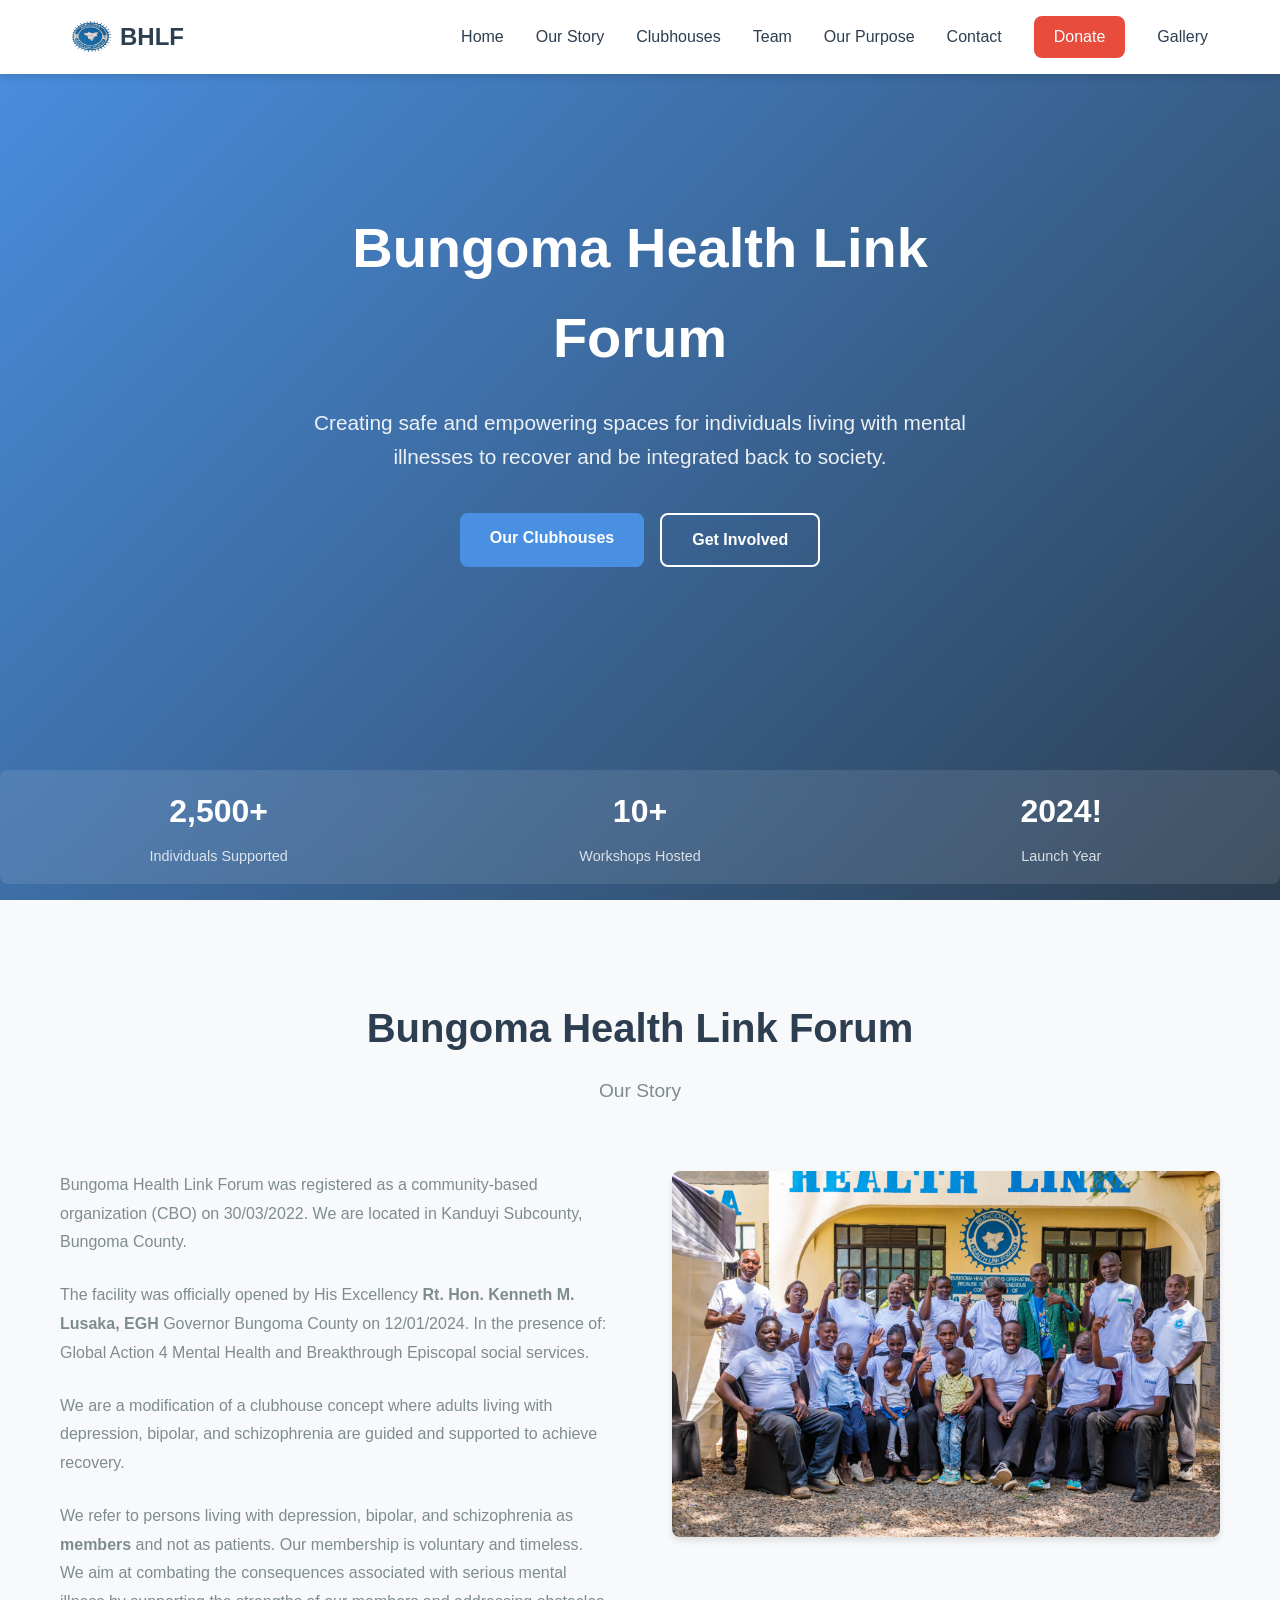
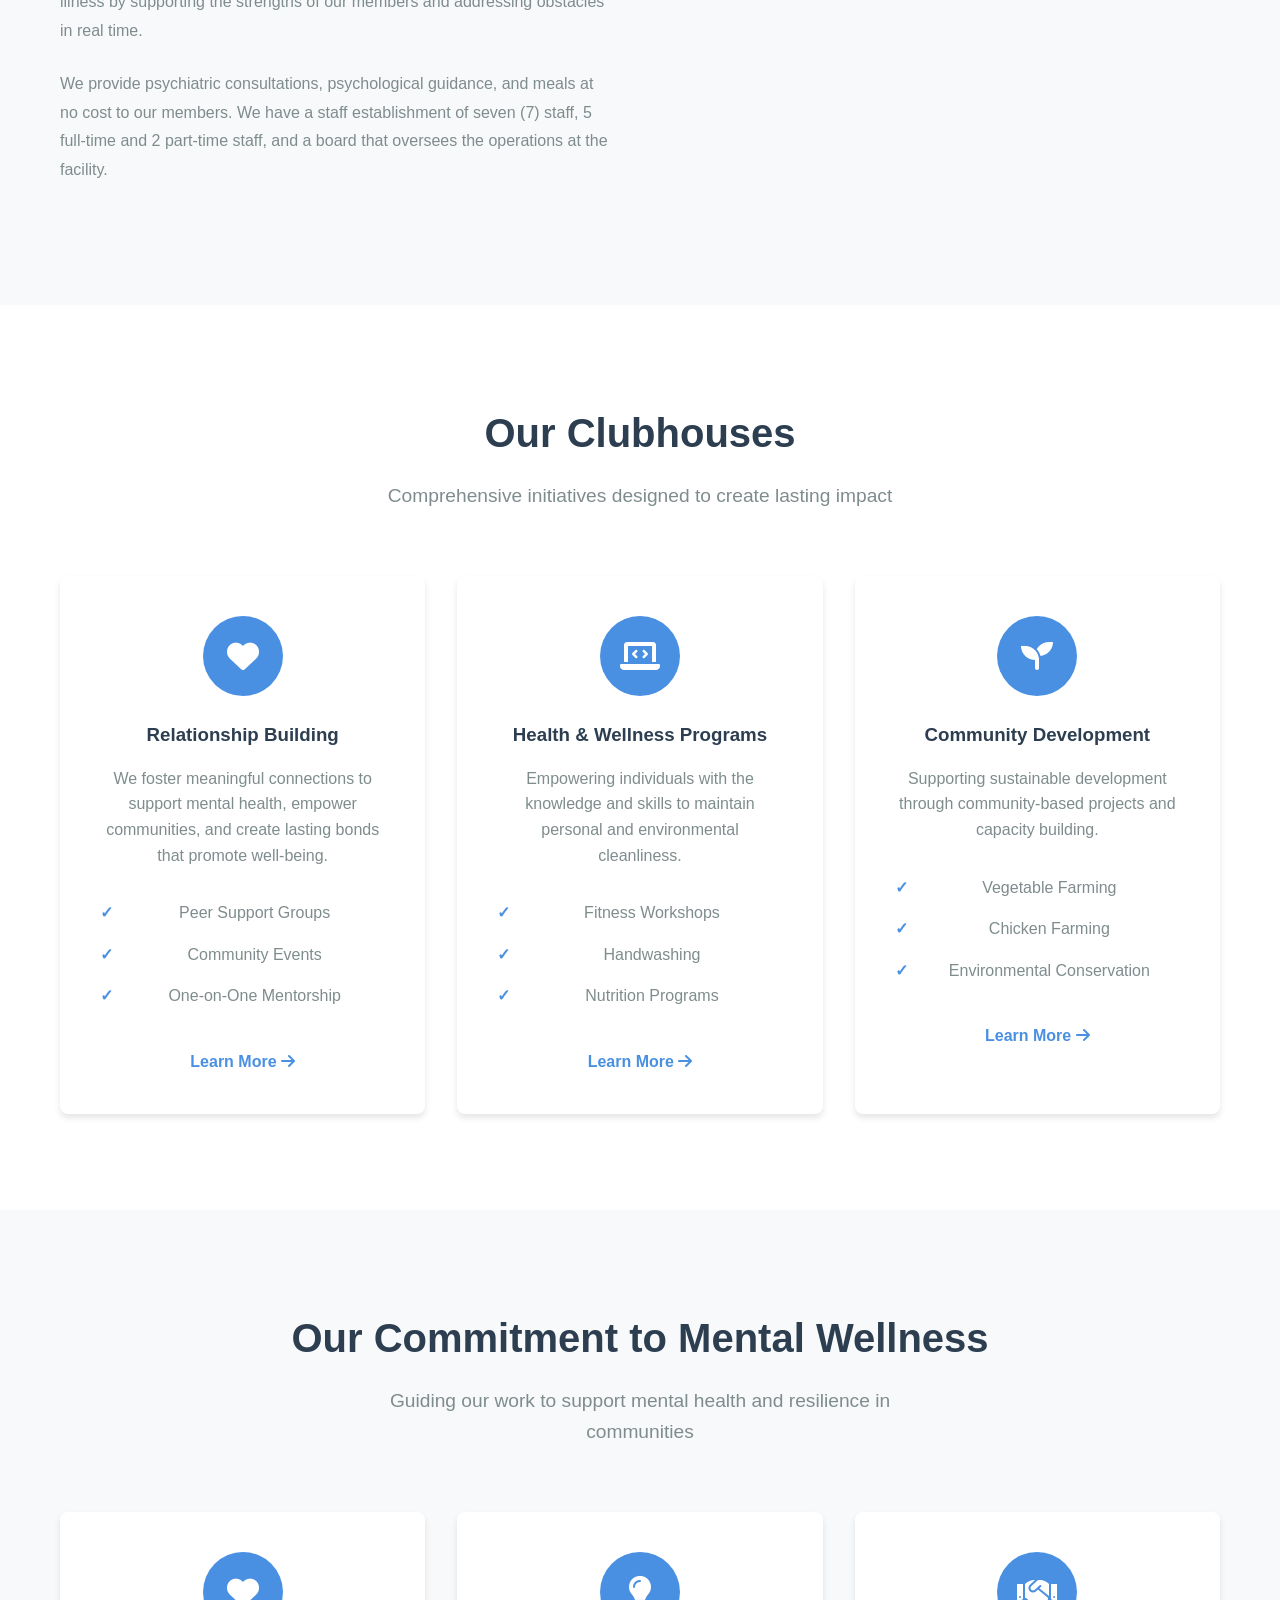
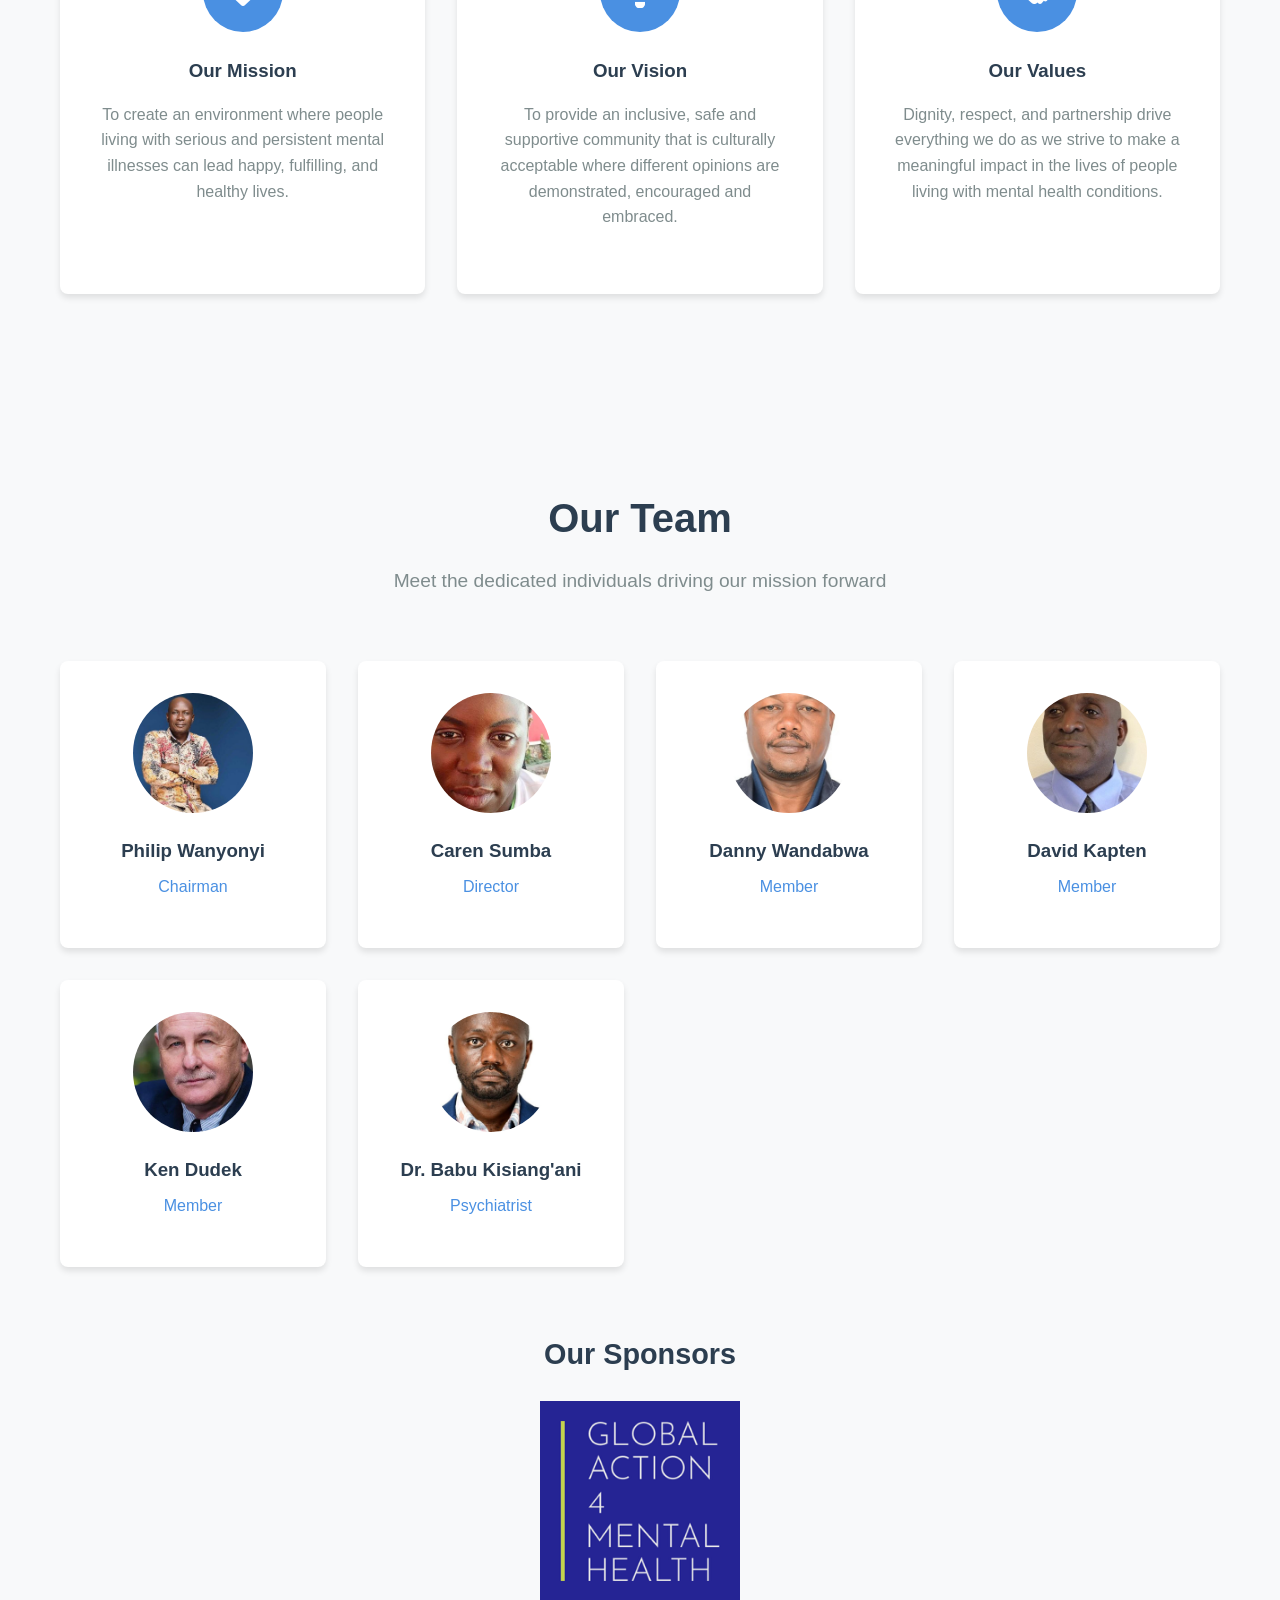
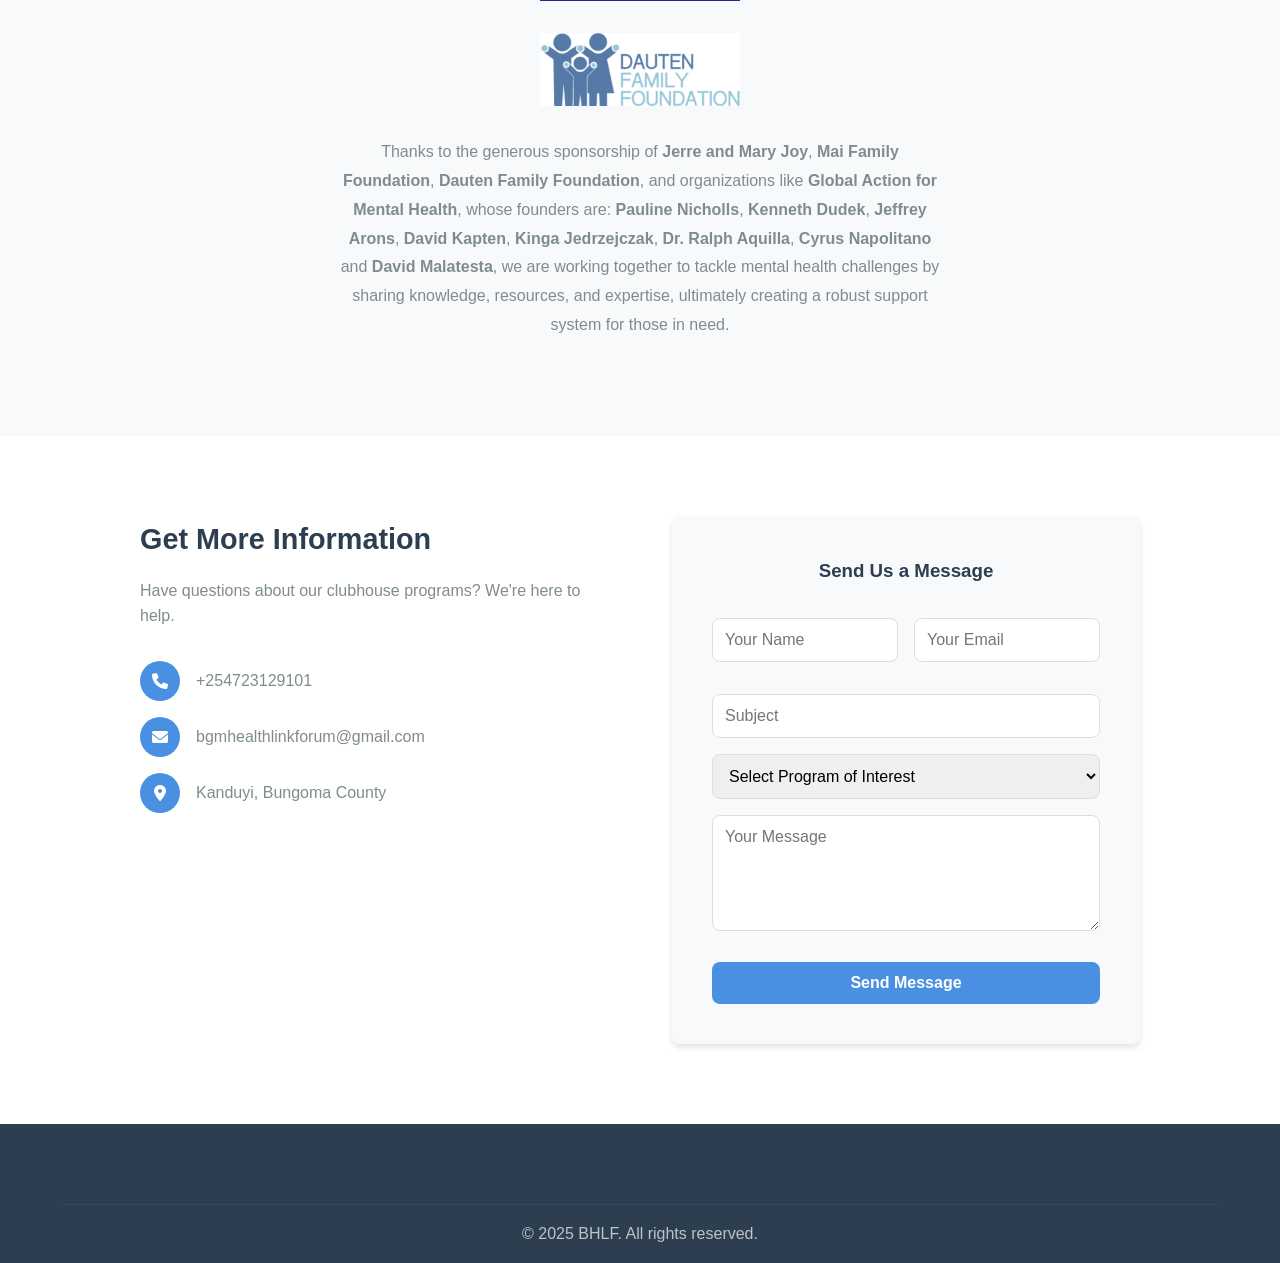
==== index.html @ 1f557c16 "Contact page updated" ====
<!DOCTYPE html>
<html lang="en">

<head>
    <meta charset="UTF-8">
    <meta name="viewport" content="width=device-width, initial-scale=1.0">
    <title>Home - BHLF</title>
    <link rel="stylesheet" href="styles/main.css">
    <link rel="stylesheet" href="styles/components.css">
    <link rel="stylesheet" href="styles/responsive.css">
    <link href="https://cdnjs.cloudflare.com/ajax/libs/font-awesome/6.0.0/css/all.min.css" rel="stylesheet">
    <link rel="icon" type="image/png" href="images/bungomalogo-removebg-preview.png">
</head>

<body>
    <!-- Navigation -->
    <nav class="navbar">
        <div class="nav-container">
            <div class="nav-brand">
                <img src="images/bungomalogo-removebg-preview.png" alt="BHLM" class="logo">
                <span class="brand-text">BHLF</span>
            </div>
            <div class="nav-menu" id="nav-menu">
                <a href="#home" class="nav-link">Home</a>
                <a href="#about" class="nav-link">Our Story</a>
                <a href="#programs" class="nav-link">Clubhouses</a>
                <a href="#team" class="nav-link">Team</a>
                <a href="#impact" class="nav-link">Our Purpose</a>
                <a href="#contact" class="nav-link">Contact</a>
                <a href="/donation.html" class="nav-link donate-btn">Donate</a>
                <a href="/gallery.html" class="nav-link">Gallery</a>
            </div>
            <div class="hamburger" id="hamburger">
                <span class="bar"></span>
                <span class="bar"></span>
                <span class="bar"></span>
            </div>
        </div>
    </nav>

    <!-- Hero Section -->
    <section id="home" class="hero">
        <div class="hero-overlay"></div>
        <div class="hero-content">
            <h1 class="hero-title">Bungoma Health Link Forum</h1>
            <p class="hero-subtitle">Creating safe and empowering spaces for individuals living with mental illnesses to recover and be integrated back to society.
            </p>
            <div class="hero-buttons">
                <a href="/clubhouse.html" class="btn btn-primary">Our Clubhouses</a>
                <a href="/donation.html" class="btn btn-secondary">Get Involved</a>
            </div>
        </div>
        <div class="hero-stats">
            <div class="stat-item">
                <h3>2,500+</h3>
                <p>Individuals Supported</p>
            </div>
            <div class="stat-item">
                <h3>10+</h3>
                <p>Workshops Hosted</p>
            </div>
            <div class="stat-item">
                <h3>2024!</h3>
                <p>Launch Year</p>
            </div>
        </div>
    </section>

    <!-- About Section -->
    <section id="about" class="about">
        <div class="container">
            <div class="section-header">
                <h2 class="section-title">Bungoma Health Link Forum</h2>
                <!-- <p class="section-subtitle">Creating safe and empowering spaces for individuals living with mental
                    illnesses.</p> -->
                     <p class="section-subtitle">Our Story</p>
            </div>
            <div class="about-content">
                <div class="about-text">
                    <!-- <h3>Our Story</h3> -->
                    <p>Bungoma Health Link Forum was registered as a community-based organization (CBO) on 30/03/2022. We are located in Kanduyi Subcounty, Bungoma County.</p>
                    <p>The facility was officially opened by His Excellency <strong>Rt. Hon. Kenneth M. Lusaka, EGH</strong> Governor Bungoma County on 12/01/2024. In the presence of: Global Action 4 Mental Health and Breakthrough Episcopal social services.</p>
                    <p> We are a modification of a clubhouse concept where
                        adults living with depression, bipolar, and schizophrenia are guided and supported to achieve
                        recovery.</p>
                    <p>We refer to persons living with depression, bipolar, and schizophrenia as
                        <strong>members</strong> and not as patients. Our membership is voluntary and timeless. We aim
                        at combating the consequences associated with serious mental illness by supporting the strengths
                        of our members and addressing obstacles in real time.
                    </p>
                    <p>We provide psychiatric consultations, psychological guidance, and meals at no cost to our
                        members. We have a staff establishment of seven (7) staff, 5 full-time and 2 part-time staff,
                        and a board that oversees the operations at the facility.</p>
                </div>
                <div class="about-image">
                    <img src="images/aboutus.jpg" alt="Students learning">
                </div>
            </div>
        </div>
    </section>

    <!-- Programs Section -->
    <section id="programs" class="programs">
        <div class="container">
            <div class="section-header">
                <h2 class="section-title">Our Clubhouses</h2>
                <p class="section-subtitle">Comprehensive initiatives designed to create lasting impact</p>
            </div>
            <div class="programs-grid">
                <div class="program-card">
                    <div class="program-icon">
                        <i class="fas fa-heart"></i>
                    </div>
                    <h3>Relationship Building</h3>
                    <p>We foster meaningful connections to support mental health, empower communities, and create
                        lasting bonds that promote well-being.</p>
                    <ul>
                        <li>Peer Support Groups</li>
                        <li>Community Events</li>
                        <li>One-on-One Mentorship</li>
                    </ul>
                    <a href="/clubhouse.html" class="program-link">Learn More <i class="fas fa-arrow-right"></i></a>
                </div>

                <div class="program-card">
                    <div class="program-icon">
                        <i class="fas fa-laptop-code"></i>
                    </div>
                    <h3>Health & Wellness Programs</h3>
                    <p>Empowering individuals with the knowledge and skills to maintain personal and environmental
                        cleanliness.</p>
                    <ul>
                        <li>Fitness Workshops</li>
                        <li>Handwashing</li>
                        <li>Nutrition Programs</li>
                    </ul>
                    <a href="/clubhouse.html" class="program-link">Learn More <i class="fas fa-arrow-right"></i></a>
                </div>

                <div class="program-card">
                    <div class="program-icon">
                        <i class="fas fa-seedling"></i>
                    </div>
                    <h3>Community Development</h3>
                    <p>Supporting sustainable development through community-based projects and capacity building.</p>
                    <ul>
                        <li>Vegetable Farming</li>
                        <li>Chicken Farming</li>
                        <li>Environmental Conservation</li>
                    </ul>
                    <a href="/clubhouse.html" class="program-link">Learn More <i class="fas fa-arrow-right"></i></a>
                </div>
            </div>
        </div>
    </section>

    <!-- Impact Section -->
    <section id="impact" class="impact">

        <div class="container">
            <div class="section-header">
                <h2 class="section-title">Our Commitment to Mental Wellness</h2>
                <p class="section-subtitle">Guiding our work to support mental health and resilience in communities</p>
            </div>
            <div class="impact-grid">
                <div class="impact-card">
                    <div class="impact-icon">
                        <i class="fas fa-heart"></i>
                    </div>
                    <h3>Our Mission</h3>
                    <p> To create an environment where people living with serious and persistent mental illnesses can lead happy, fulfilling, and healthy lives.</p>
                </div>

                <div class="impact-card">
                    <div class="impact-icon">
                            <i class="fas fa-lightbulb"></i>
                                            </div>
                    <h3>Our Vision</h3>
                       <p>To provide an inclusive, safe and supportive community that is culturally acceptable where different opinions are demonstrated, encouraged and embraced.</p>
                </div>

                <div class="impact-card">
                    <div class="impact-icon">
                                                    <i class="fas fa-handshake"></i>
                    </div>
                    <h3>Our Values</h3>
                         <p>Dignity, respect, and partnership drive everything we do as we strive to make a meaningful impact in the lives of people living with mental health conditions.</p>
                </div>
            </div>
        </div>
    </section>

    <!-- Team Section -->
    <section id="team" class="team">
        <div class="container">
            <div class="section-header">
                <h2 class="section-title">Our Team</h2>
                <p class="section-subtitle">Meet the dedicated individuals driving our mission forward</p>
            </div>
            <div class="team-grid">
                <div class="team-member">
                    <img src="images/philip.jpg" alt="Philip Wanyonyi" class="team-image">
                    <h3>Philip Wanyonyi</h3>
                    <p class="team-role">Chairman</p>
                </div>
                <div class="team-member">
                    <img src="images/caren.jpg" alt="Caren Sumba" class="team-image">
                    <h3>Caren Sumba</h3>
                    <p class="team-role">Director</p>
                </div>
                <div class="team-member">
                    <img src="images/danny.jpg" alt="Danny Wandabwa" class="team-image">
                    <h3>Danny Wandabwa</h3>
                    <p class="team-role">Member</p>
                </div>
                <div class="team-member">
                    <img src="images//david.jpg" alt="David Kapten" class="team-image">
                    <h3>David Kapten</h3>
                    <p class="team-role">Member</p>
                </div>
                <div class="team-member">
                    <img src="images/dudek.jpg" alt="Ken Dudek" class="team-image">
                    <h3>Ken Dudek</h3>
                    <p class="team-role">Member</p>
                </div>
                <div class="team-member">
                    <img src="images/babu.jpg" alt="Dr. Babu" class="team-image">
                    <h3>Dr. Babu Kisiang'ani</h3>
                    <p class="team-role">Psychiatrist</p>
                </div>
            </div>
            <div class="sponsor-section">
                <h3 class="sponsor-title">Our Sponsors</h3>
                <div class="sponsor-content">
                    <img src="images/sponsor.png" alt="Global Health Foundation" class="sponsor-image">
                    <img src="images/dauten.png" alt="Global Health Foundation" class="sponsor-image">

                    <p class="sponsor-description">Thanks to the generous sponsorship of <strong>Jerre and Mary Joy</strong>, <strong>Mai Family Foundation</strong>, <strong>Dauten Family Foundation</strong>,
                         and organizations like
                        <strong>Global Action for Mental Health</strong>, whose founders are: <strong>Pauline
                            Nicholls</strong>, <strong>Kenneth Dudek</strong>, <strong>Jeffrey Arons</strong>,
                        <strong>David Kapten</strong>, <strong>Kinga Jedrzejczak</strong>, <strong>Dr. Ralph
                            Aquilla</strong>, <strong>Cyrus Napolitano</strong> and <strong>David Malatesta</strong>, we
                        are working together to tackle mental health challenges by sharing knowledge, resources, and
                        expertise, ultimately creating a robust support system for those in need.
                    </p>
                </div>
            </div>
        </div>
    </section>


    <!-- Contact Section -->
      <section id="contact-form" class="contact-section">
        <div class="container">
            <div class="contact-content">
                <div class="contact-info">
                    <h3>Get More Information</h3>
                    <p>Have questions about our clubhouse programs? We're here to help.</p>
                    <div class="contact-details">
                        <div class="contact-item">
                            <i class="fas fa-phone"></i>
                            <span>+254723129101</span>
                        </div>
                        <div class="contact-item">
                            <i class="fas fa-envelope"></i>
                            <span>bgmhealthlinkforum@gmail.com</span>
                        </div>
                        <div class="contact-item">
                            <i class="fas fa-map-marker-alt"></i>
                            <span>Kanduyi, Bungoma County</span>
                        </div>
                    </div>
                </div>
                <form class="contact-form" onsubmit="openEmail(event)">
                    <h3>Send Us a Message</h3>
                    <div class="form-row">
                        <input type="text" id="name" name="name" placeholder="Your Name" required>
                        <input type="email" id="email" name="email" placeholder="Your Email" required>
                    </div>
                    <input type="text" id="subject" name="subject" placeholder="Subject" required>
                    <select id="program" name="program" required>
                        <option value="">Select Program of Interest</option>
                        <option value="relationship">Relationship Building</option>
                        <option value="health">Health & Wellness</option>
                        <option value="community">Community Development</option>
                        <option value="all">All Programs</option>
                    </select>
                    <textarea id="message" name="message" placeholder="Your Message" rows="5" required></textarea>
                    <button type="submit" class="btn btn-primary"
                        aria-label="Send message to bgmhealthlinkforum@gmail.com">Send Message</button>
                </form>
            </div>
        </div>
    </section>
    <!-- <section id="contact" class="contact">
        <div class="container">
            <div class="section-header">
                <h2 class="section-title">Get In Touch</h2>
                <p class="section-subtitle">Join us in transforming African communities through mental health awareness
                </p>
            </div>
            <div class="contact-content">
                <form class="contact-form">
                    <div class="form-group">
                        <input type="text" placeholder="Your Name" required>
                    </div>
                    <div class="form-group">
                        <input type="email" placeholder="Your Email" required>
                    </div>
                    <div class="form-group">
                        <input type="text" placeholder="Subject" required>
                    </div>
                    <div class="form-group">
                        <textarea placeholder="Your Message" rows="5" required></textarea>
                    </div>
                    <button type="submit" class="btn btn-primary">Send Message</button>
                </form>
            </div>
        </div>
    </section> -->

    <!-- Footer -->
    <footer class="footer">
        <div class="container">
            <div class="footer-content">
                <!-- <div class="footer-section">
                    <h4>BHLF</h4>
                    <p>Facilitating safe spaces for individuals to share experiences and build trust.
                    </p>
                    <div class="social-links">
                        <a href="https://www.facebook.com/people/Bungoma-Health-Link-Forum-CBO/61552079693194/?_rdr"><i
                                class="fab fa-facebook"></i></a>
                        <a href="http://www.youtube.com/@BUNGOMAHEALTHLINKFORUM"><i class="fab fa-youtube"></i></a>
                        <a href="https://wa.me/254723129101"><i class="fab fa-whatsapp"></i></a>
                    </div>
                </div> -->
                <!-- <div class="footer-section">
                    <h4>Quick Links</h4>
                    <ul>
                        <li><a href="#about">About Us</a></li>
                        <li><a href="#programs">Clubhouses</a></li>
                        <li><a href="#team">Team</a></li>
                        <li><a href="#impact">Our Impact</a></li>
                        <li><a href="#contact">Contact</a></li>
                    </ul>
                </div> -->
                <!-- <div class="footer-section">
                    <h4>Get Involved</h4>
                    <ul>
                        <li><a href="#contact">Volunteer</a></li>
                        <li><a href="/donation.html">Donate</a></li>
                        <li><a href="#contact">Partner With Us</a></li>
                    </ul>
                </div> -->
            </div>
            <div class="footer-bottom">                   
                <p>© 2025 BHLF. All rights reserved.</p>
            </div>
        </div>
    </footer>

    <style>
        /* styles/main.css */
        :root {
            --primary-color: #4a90e2;
            --secondary-color: #2c3e50;
            --accent-color: #e74c3c;
            --text-dark: #2c3e50;
            --text-light: #7f8c8d;
            --bg-light: #f8f9fa;
            --white: #ffffff;
            --shadow: 0 4px 6px rgba(0, 0, 0, 0.1);
            --shadow-hover: 0 8px 15px rgba(0, 0, 0, 0.2);
            --border-radius: 8px;
            --transition: all 0.3s ease;
        }

        * {
            margin: 0;
            padding: 0;
            box-sizing: border-box;
        }

        html {
            scroll-behavior: smooth;
        }

        body {
            font-family: 'Segoe UI', Tahoma, Geneva, Verdana, sans-serif;
            line-height: 1.6;
            color: var(--text-dark);
            overflow-x: hidden;
        }

        .container {
            max-width: 1200px;
            margin: 0 auto;
            padding: 0 20px;
        }

        /* Typography */
        h1,
        h2,
        h3,
        h4,
        h5,
        h6 {
            font-weight: 600;
            margin-bottom: 1rem;
        }

        .section-title {
            font-size: 2.5rem;
            text-align: center;
            margin-bottom: 1rem;
            color: var(--secondary-color);
        }

        .section-subtitle {
            font-size: 1.2rem;
            text-align: center;
            color: var(--text-light);
            margin-bottom: 3rem;
            max-width: 600px;
            margin-left: auto;
            margin-right: auto;
        }

        .section-header {
            margin-bottom: 4rem;
        }

        /* Buttons */
        .btn {
            display: inline-block;
            padding: 12px 30px;
            border-radius: var(--border-radius);
            text-decoration: none;
            font-weight: 600;
            text-align: center;
            transition: var(--transition);
            cursor: pointer;
            border: none;
            font-size: 1rem;
        }

        .btn-primary {
            background-color: var(--primary-color);
            color: var(--white);
        }

        .btn-primary:hover {
            background-color: #357abd;
            transform: translateY(-2px);
            box-shadow: var(--shadow-hover);
        }

        .btn-secondary {
            background-color: transparent;
            color: var(--white);
            border: 2px solid var(--white);
        }

        .btn-secondary:hover {
            background-color: var(--white);
            color: var(--secondary-color);
        }

        /* Navigation */
        .navbar {
            position: fixed;
            top: 0;
            width: 100%;
            background-color: var(--white);
            box-shadow: var(--shadow);
            z-index: 1000;
            transition: var(--transition);
        }

        .nav-container {
            display: flex;
            justify-content: space-between;
            align-items: center;
            padding: 1rem 2rem;
            max-width: 1200px;
            margin: 0 auto;
        }

        .nav-brand {
            display: flex;
            align-items: center;
            gap: 0.5rem;
        }

        .logo {
            width: 40px;
            height: 40px;
            border-radius: 50%;
        }

        .brand-text {
            font-size: 1.5rem;
            font-weight: 700;
            color: var(--secondary-color);
        }

        .nav-menu {
            display: flex;
            align-items: center;
            gap: 2rem;
        }

        .nav-link {
            text-decoration: none;
            color: var(--text-dark);
            font-weight: 500;
            transition: var(--transition);
            position: relative;
        }

        .nav-link:hover {
            color: var(--primary-color);
        }

        .nav-link.donate-btn {
            background-color: var(--accent-color);
            color: var(--white);
            padding: 8px 20px;
            border-radius: var(--border-radius);
        }

        .nav-link.donate-btn:hover {
            background-color: #c0392b;
        }

        .hamburger {
            display: none;
            flex-direction: column;
            cursor: pointer;
        }

        .bar {
            width: 25px;
            height: 3px;
            background-color: var(--secondary-color);
            margin: 3px 0;
            transition: var(--transition);
        }

        /* Hero Section */
        .hero {
            height: 100vh;
            background: linear-gradient(135deg, var(--primary-color), var(--secondary-color));
            display: flex;
            flex-direction: column;
            justify-content: center;
            align-items: center;
            text-align: center;
            color: var(--white);
            position: relative;
            overflow: hidden;
        }

        .hero::before {
            content: '';
            position: absolute;
            top: 0;
            left: 0;
            right: 0;
            bottom: 0;
            background: url('https://via.placeholder.com/1920x1080/4a90e2/ffffff?text=African+Students') center/cover no-repeat;
            background-size: cover;
            background-position: center;
            opacity: 0.2;
            z-index: -1;
        }

        .hero-content {
            max-width: 800px;
            padding: 0 2rem;
            display: flex;
            flex-direction: column;
            align-items: center;
            justify-content: center;
            flex-grow: 1;
        }

        .hero-title {
            font-size: 3.5rem;
            margin-bottom: 1.5rem;
            font-weight: 700;
        }

        .hero-subtitle {
            font-size: 1.3rem;
            margin-bottom: 2.5rem;
            opacity: 0.9;
        }

        .hero-buttons {
            display: flex;
            gap: 1rem;
            justify-content: center;
            flex-wrap: wrap;
        }

        .hero-stats {
            width: 100%;
            display: flex;
            gap: 2rem;
            background-color: rgba(255, 255, 255, 0.1);
            padding: 1rem 1.5rem;
            border-radius: var(--border-radius);
            backdrop-filter: blur(10px);
            justify-content: center;
            align-items: center;
            flex-wrap: wrap;
            margin-bottom: 1rem;
        }

        .stat-item {
            text-align: center;
            flex: 1;
            min-width: 100px;
        }

        .stat-item h3 {
            font-size: 2rem;
            margin-bottom: 0.5rem;
        }

        .stat-item p {
            font-size: 0.9rem;
            opacity: 0.8;
        }

        /* About Section */
        .about {
            padding: 6rem 0;
            background-color: var(--bg-light);
        }

        .about-content {
            display: grid;
            grid-template-columns: 1fr 1fr;
            gap: 4rem;
            align-items: start;
        }

        .about-text h3 {
            color: var(--secondary-color);
            margin-bottom: 1rem;
            font-size: 1.5rem;
        }

        .about-text p {
            margin-bottom: 1.5rem;
            color: var(--text-light);
            line-height: 1.8;
        }

        .values {
            display: grid;
            gap: 2rem;
            margin-top: 2rem;
        }

        .value-item {
            text-align: center;
            padding: 1.5rem;
            background-color: var(--white);
            border-radius: var(--border-radius);
            box-shadow: var(--shadow);
            transition: var(--transition);
        }

        .value-item:hover {
            transform: translateY(-5px);
            box-shadow: var(--shadow-hover);
        }

        .value-item i {
            font-size: 2rem;
            color: var(--primary-color);
            margin-bottom: 1rem;
        }

        .value-item h4 {
            margin-bottom: 0.5rem;
            color: var(--secondary-color);
        }

        .about-image img {
            width: 100%;
            border-radius: var(--border-radius);
            box-shadow: var(--shadow);
        }

        /* Programs Section */
        .programs {
            padding: 6rem 0;
        }

        .programs-grid {
            display: grid;
            grid-template-columns: repeat(auto-fit, minmax(300px, 1fr));
            gap: 2rem;
        }

        .program-card {
            background-color: var(--white);
            padding: 2.5rem;
            border-radius: var(--border-radius);
            box-shadow: var(--shadow);
            text-align: center;
            transition: var(--transition);
        }

        .program-card:hover {
            transform: translateY(-10px);
            box-shadow: var(--shadow-hover);
        }

        .program-icon {
            width: 80px;
            height: 80px;
            background-color: var(--primary-color);
            border-radius: 50%;
            display: flex;
            align-items: center;
            justify-content: center;
            margin: 0 auto 1.5rem;
        }

        .program-icon i {
            font-size: 2rem;
            color: var(--white);
        }

        .program-card h3 {
            margin-bottom: 1rem;
            color: var(--secondary-color);
        }

        .program-card p {
            color: var(--text-light);
            margin-bottom: 1.5rem;
        }

        .program-card ul {
            list-style: none;
            margin-bottom: 2rem;
        }

        .program-card li {
            padding: 0.5rem 0;
            color: var(--text-light);
            position: relative;
            padding-left: 1.5rem;
        }

        .program-card li::before {
            content: '✓';
            position: absolute;
            left: 0;
            color: var(--primary-color);
            font-weight: bold;
        }

        .program-link {
            color: var(--primary-color);
            text-decoration: none;
            font-weight: 600;
            transition: var(--transition);
        }

        .program-link:hover {
            color: var(--secondary-color);
        }

        /* Programs Section */
        .impact {
            padding: 6rem 0;
        }

        .impact-grid {
            display: grid;
            grid-template-columns: repeat(auto-fit, minmax(300px, 1fr));
            gap: 2rem;
        }

        .impact-card {
            background-color: var(--white);
            padding: 2.5rem;
            border-radius: var(--border-radius);
            box-shadow: var(--shadow);
            text-align: center;
            transition: var(--transition);
        }

        .impact-card:hover {
            transform: translateY(-10px);
            box-shadow: var(--shadow-hover);
        }

        .impact-icon {
            width: 80px;
            height: 80px;
            background-color: var(--primary-color);
            border-radius: 50%;
            display: flex;
            align-items: center;
            justify-content: center;
            margin: 0 auto 1.5rem;
        }

        .impact-icon i {
            font-size: 2rem;
            color: var(--white);
        }

        .impact-card h3 {
            margin-bottom: 1rem;
            color: var(--secondary-color);
        }

        .impact-card p {
            color: var(--text-light);
            margin-bottom: 1.5rem;
        }

        .impact-card ul {
            list-style: none;
            margin-bottom: 2rem;
        }

        .impact-card li {
            padding: 0.5rem 0;
            color: var(--text-light);
            position: relative;
            padding-left: 1.5rem;
        }

        .impact-card li::before {
            content: '✓';
            position: absolute;
            left: 0;
            color: var(--primary-color);
            font-weight: bold;
        }

        .impact-link {
            color: var(--primary-color);
            text-decoration: none;
            font-weight: 600;
            transition: var(--transition);
        }

        .impact-link:hover {
            color: var(--secondary-color);
        }


        
        /* Team Section */
        .team {
            padding: 6rem 0;
            background-color: var(--bg-light);
        }

        .team-grid {
            display: grid;
            grid-template-columns: repeat(auto-fit, minmax(250px, 1fr));
            gap: 2rem;
            margin-bottom: 4rem;
        }

        .team-member {
            background-color: var(--white);
            padding: 2rem;
            border-radius: var(--border-radius);
            box-shadow: var(--shadow);
            text-align: center;
            transition: var(--transition);
        }

        .team-member:hover {
            transform: translateY(-10px);
            box-shadow: var(--shadow-hover);
        }

        .team-image {
            width: 120px;
            height: 120px;
            border-radius: 50%;
            margin-bottom: 1rem;
            object-fit: cover;
        }

        .team-member h3 {
            color: var(--secondary-color);
            margin-bottom: 0.5rem;
        }

        .team-role {
            color: var(--primary-color);
            font-weight: 500;
            margin-bottom: 1rem;
        }

        .team-bio {
            color: var(--text-light);
            font-size: 0.9rem;
            line-height: 1.6;
        }

        .sponsor-section {
            text-align: center;
            margin-top: 4rem;
        }

        .sponsor-title {
            font-size: 1.8rem;
            color: var(--secondary-color);
            margin-bottom: 1.5rem;
        }

        .sponsor-content {
            display: flex;
            flex-direction: column;
            align-items: center;
            gap: 1rem;
        }

        .sponsor-image {
            max-width: 200px;
            margin-bottom: 1rem;
        }

        .sponsor-description {
            max-width: 600px;
            color: var(--text-light);
            line-height: 1.8;
        }

        /* Impact Section */
        .impact {
            padding: 6rem 0;
            background-color: var(--bg-light);
        }

        .impact-stats {
            display: grid;
            grid-template-columns: repeat(auto-fit, minmax(200px, 1fr));
            gap: 2rem;
            margin-bottom: 4rem;
        }

        .impact-stat {
            text-align: center;
            padding: 2rem;
            background-color: var(--white);
            border-radius: var(--border-radius);
            box-shadow: var(--shadow);
        }

        .stat-number {
            font-size: 3rem;
            font-weight: 700;
            color: var(--primary-color);
            margin-bottom: 0.5rem;
        }

        .stat-label {
            color: var(--text-light);
            font-weight: 500;
        }

        .testimonials {
            display: grid;
            grid-template-columns: repeat(auto-fit, minmax(400px, 1fr));
            gap: 2rem;
        }

        .testimonial {
            background-color: var(--white);
            padding: 2rem;
            border-radius: var(--border-radius);
            box-shadow: var(--shadow);
            position: relative;
        }

        .testimonial::before {
            content: '"';
            font-size: 4rem;
            color: var(--primary-color);
            position: absolute;
            top: -1rem;
            left: 1rem;
            opacity: 0.3;
        }

        .testimonial p {
            color: var(--text-light);
            margin-bottom: 1.5rem;
            font-style: italic;
        }

        .testimonial-author strong {
            color: var(--secondary-color);
        }

        .testimonial-author span {
            color: var(--text-light);
            font-size: 0.9rem;
        }

        /* Contact Section */
        /* .contact {
            padding: 6rem 0;
        }

        .contact-content {
            display: grid;
            grid-template-columns: 1fr 1fr;
            gap: 4rem;
        }

        .contact-item {
            display: flex;
            align-items: flex-start;
            gap: 1rem;
            margin-bottom: 2rem;
        }

        .contact-item i {
            font-size: 1.5rem;
            color: var(--primary-color);
            margin-top: 0.25rem;
        }

        .contact-item h4 {
            margin-bottom: 0.5rem;
            color: var(--secondary-color);
        }

        .contact-item p {
            color: var(--text-light);
        }

        .contact-form {
            display: flex;
            flex-direction: column;
            gap: 1.5rem;
        }

        .form-group input,
        .form-group textarea {
            width: 100%;
            padding: 1rem;
            border: 2px solid #e1e8ed;
            border-radius: var(--border-radius);
            font-size: 1rem;
            transition: var(--transition);
        }

        .form-group input:focus,
        .form-group textarea:focus {
            outline: none;
            border-color: var(--primary-color);
        } */
 /* Contact Section */
        .contact-section {
            padding: 80px 0;
            background-color: var(--white);
        }

        .contact-content {
            display: grid;
            grid-template-columns: 1fr 1fr;
            gap: 4rem;
            max-width: 1000px;
            margin: 0 auto;
        }

        .contact-info h3 {
            color: var(--secondary-color);
            margin-bottom: 1rem;
            font-size: 1.8rem;
        }

        .contact-info p {
            color: var(--text-light);
            margin-bottom: 2rem;
        }

        .contact-details {
            display: flex;
            flex-direction: column;
            gap: 1rem;
        }

        .contact-item {
            display: flex;
            align-items: center;
            gap: 1rem;
        }

        .contact-item i {
            width: 40px;
            height: 40px;
            background-color: var(--primary-color);
            color: var(--white);
            border-radius: 50%;
            display: flex;
            align-items: center;
            justify-content: center;
        }

        .contact-item span {
            color: var(--text-light);
        }

        .contact-form {
            background-color: var(--bg-light);
            padding: 2.5rem;
            border-radius: var(--border-radius);
            box-shadow: var(--shadow);
        }

        .contact-form h3 {
            color: var(--secondary-color);
            margin-bottom: 2rem;
            text-align: center;
        }

        .form-row {
            display: grid;
            grid-template-columns: 1fr 1fr;
            gap: 1rem;
            margin-bottom: 1rem;
        }

        .contact-form input,
        .contact-form select,
        .contact-form textarea {
            width: 100%;
            padding: 12px;
            border: 1px solid #ddd;
            border-radius: var(--border-radius);
            font-family: inherit;
            font-size: 1rem;
            transition: var(--transition);
        }

        .contact-form input:focus,
        .contact-form select:focus,
        .contact-form textarea:focus {
            outline: none;
            border-color: var(--primary-color);
            box-shadow: 0 0 0 3px rgba(74, 144, 226, 0.1);
        }

        .contact-form input,
        .contact-form select {
            margin-bottom: 1rem;
        }

        .contact-form textarea {
            resize: vertical;
            margin-bottom: 1.5rem;
        }

        .contact-form button {
            width: 100%;
        }

        /* Footer */
        .footer {
            background-color: var(--secondary-color);
            color: var(--white);
            padding: 3rem 0 1rem;
        }

        .footer-content {
            display: grid;
            grid-template-columns: repeat(auto-fit, minmax(250px, 1fr));
            gap: 2rem;
            margin-bottom: 2rem;
        }

        .footer-section h4 {
            margin-bottom: 1rem;
            color: var(--white);
        }

        .footer-section p {
            color: #bdc3c7;
            margin-bottom: 1rem;
        }

        .footer-section ul {
            list-style: none;
        }

        .footer-section li {
            margin-bottom: 0.5rem;
        }

        .footer-section a {
            color: #bdc3c7;
            text-decoration: none;
            transition: var(--transition);
        }

        .footer-section a:hover {
            color: var(--white);
        }

        .social-links {
            display: flex;
            gap: 1rem;
        }

        .social-links a {
            display: flex;
            align-items: center;
            justify-content: center;
            width: 40px;
            height: 40px;
            background-color: var(--primary-color);
            border-radius: 50%;
            transition: var(--transition);
        }

        .social-links a:hover {
            background-color: var(--white);
            color: var(--secondary-color);
        }

        .footer-bottom {
            border-top: 1px solid #34495e;
            padding-top: 1rem;
            text-align: center;
            color: #bdc3c7;
        }

        /* Responsive Adjustments */
        @media (min-width: 769px) {
            .values {
                grid-template-columns: repeat(3, 1fr);
                /* Force three columns on big screens */
            }

            .value-item {
                padding: 1rem;
                /* Slightly reduce padding to fit content better */
            }

            .value-item h4 {
                font-size: 1.2rem;
                /* Adjust font size for better fit */
            }

            .value-item p {
                font-size: 0.9rem;
                /* Adjust font size for better fit */
            }
        }

        @media (max-width: 768px) {
            .hamburger {
                display: flex;
            }

            .nav-menu {
                position: fixed;
                left: -100%;
                top: 70px;
                flex-direction: column;
                background-color: var(--white);
                width: 100%;
                text-align: center;
                transition: 0.3s;
                box-shadow: var(--shadow);
                padding: 2rem 0;
            }

            .nav-menu.active {
                left: 0;
            }

            .hero {
                height: auto;
                min-height: 100vh;
                padding: 4rem 0;
            }

            .hero-title {
                font-size: 2.5rem;
            }

            .hero-subtitle {
                font-size: 1.1rem;
            }

            .hero-buttons {
                flex-direction: column;
                align-items: center;
                gap: 1rem;
            }

            .hero-buttons .btn {
                width: 100%;
                max-width: 250px;
            }

            .hero-stats {
                position: static;
                margin-top: 2rem;
                flex-direction: column;
                gap: 1.5rem;
                padding: 1rem;
                width: 100%;
                max-width: 100%;
            }

            .hero-stats .stat-item {
                min-width: 0;
                max-width: 150px;
            }

            .hero-stats .stat-item h3 {
                font-size: 1.5rem;
                margin-bottom: 0.25rem;
            }

            .hero-stats .stat-item p {
                font-size: 0.8rem;
                line-height: 1.2;
            }

            .section-title {
                font-size: 2rem;
            }

            .about-content {
                grid-template-columns: 1fr;
                gap: 2rem;
            }

            .about-image img {
                width: 100%;
                height: auto;
            }

            .contact-content {
                grid-template-columns: 1fr;
                gap: 2rem;
            }
            .testimonials {
                grid-template-columns: 1fr;
            }

            .values {
                grid-template-columns: 1fr;
                /* Stack on small screens */
            }

            .programs-grid {
                grid-template-columns: 1fr;
            }

            .team-grid {
                grid-template-columns: 1fr;
            }

            .impact-stats {
                grid-template-columns: repeat(2, 1fr);
            }

            .stat-item {
                flex: 1;
                min-width: 120px;
            }

            .container {
                padding: 0 15px;
            }

            .nav-container {
                padding: 1rem;
            }
        }

        @media (max-width: 480px) {
            .hero-title {
                font-size: 2rem;
            }

            .hero-subtitle {
                font-size: 1rem;
            }

            .section-title {
                font-size: 1.8rem;
            }

            .impact-stats {
                grid-template-columns: 1fr;
            }

            .hero-stats {
                gap: 1rem;
            }

            .hero-stats .stat-item h3 {
                font-size: 1.2rem;
            }

            .hero-stats .stat-item p {
                font-size: 0.7rem;
            }

            .btn {
                padding: 10px 20px;
                font-size: 0.9rem;
            }
            .contact-section {
                padding: 60px 0;
            }

            .program-card,
            .testimonial,
            .impact-stat,
            .team-member {
                padding: 1.5rem;
            }

            .hero-buttons {
                gap: 0.5rem;
            }

            .hero-buttons .btn {
                max-width: 200px;
            }

            .sponsor-content {
                flex-direction: column;
                align-items: center;
            }

            .sponsor-image {
                max-width: 150px;
            }
        }

        /* Animations */
        @keyframes fadeInUp {
            from {
                opacity: 0;
                transform: translateY(30px);
            }

            to {
                opacity: 1;
                transform: translateY(0);
            }
        }

        .hero-content,
        .team-member {
            animation: fadeInUp 1s ease-out;
        }

        .program-card,
        .testimonial,
        .impact-stat {
            animation: fadeInUp 0.6s ease-out;
        }

        /* Smooth scrolling offset for fixed navbar */
        section {
            scroll-margin-top: 80px;
        }
    </style>

    <script>
        // Mobile Navigation Toggle
        const hamburger = document.getElementById('hamburger');
        const navMenu = document.getElementById('nav-menu');

        hamburger.addEventListener('click', () => {
            hamburger.classList.toggle('active');
            navMenu.classList.toggle('active');
        });

        // Close mobile menu when clicking on a link
        document.querySelectorAll('.nav-link').forEach(n => n.addEventListener('click', () => {
            hamburger.classList.remove('active');
            navMenu.classList.remove('active');
        }));

        // Smooth scrolling for navigation links
        document.querySelectorAll('a[href^="#"]').forEach(anchor => {
            anchor.addEventListener('click', function (e) {
                e.preventDefault();
                const target = document.querySelector(this.getAttribute('href'));
                if (target) {
                    target.scrollIntoView({
                        behavior: 'smooth',
                        block: 'start'
                    });
                }
            });
        });

        // Navbar background change on scroll
        window.addEventListener('scroll', () => {
            const navbar = document.querySelector('.navbar');
            if (window.scrollY > 100) {
                navbar.style.backgroundColor = 'rgba(255, 255, 255, 0.95)';
                navbar.style.backdropFilter = 'blur(10px)';
            } else {
                navbar.style.backgroundColor = '#ffffff';
                navbar.style.backdropFilter = 'none';
            }
        });

      // Form submission handler

        function openEmail(event) {
        event.preventDefault(); // Prevent form submission

        // Get form data
        var name = document.getElementById('name').value;
        var email = document.getElementById('email').value;
        var subject = document.getElementById('subject').value;
        var program = document.getElementById('program').value;
        var message = document.getElementById('message').value;

        // Simple validation
        if (!name || !email || !subject || !program || !message) {
            alert('Please fill in all fields.');
            return;
        }

        // Construct mailto link
        var body = `Name: ${name}\nEmail: ${email}\nProgram: ${program}\n\nMessage: ${message}`;
        var mailtoLink = `mailto:bgmhealthlinkforum@gmail.com?subject=${encodeURIComponent(subject)}&body=${encodeURIComponent(body)}`;

        // Open email client
        window.location.href = mailtoLink;

        // Clear the form after opening email client
        document.querySelector('.contact-form').reset();
        alert('Thank you for your message! Your email client will open to send the message.');
    }
        // Intersection Observer for animations
        const observerOptions = {
            threshold: 0.1,
            rootMargin: '0px 0px -50px 0px'
        };

        const observer = new IntersectionObserver((entries) => {
            entries.forEach(entry => {
                if (entry.isIntersecting) {
                    entry.target.style.opacity = '1';
                    entry.target.style.transform = 'translateY(0)';
                }
            });
        }, observerOptions);

        // Observe elements for animation
        document.querySelectorAll('.program-card, .testimonial, .impact-stat, .value-item, .team-member').forEach(el => {
            el.style.opacity = '0';
            el.style.transform = 'translateY(30px)';
            el.style.transition = 'opacity 0.6s ease-out, transform 0.6s ease-out';
            observer.observe(el);
        });

        // Counter animation for statistics
        function animateCounter(element, target) {
            let current = 0;
            const increment = target / 100;
            const timer = setInterval(() => {
                current += increment;
                if (current >= target) {
                    current = target;
                    clearInterval(timer);
                }
                element.textContent = Math.floor(current).toLocaleString() + (target >= 1000 ? '+' : '');
            }, 20);
        }

        // Animate counters when they come into view
        const counterObserver = new IntersectionObserver((entries) => {
            entries.forEach(entry => {
                if (entry.isIntersecting) {
                    const counter = entry.target;
                    const target = parseInt(counter.textContent.replace(/[^0-9]/g, ''));
                    animateCounter(counter, target);
                    counterObserver.unobserve(counter);
                }
            });
        });

        document.querySelectorAll('.stat-number').forEach(counter => {
            counterObserver.observe(counter);
        });
    </script>
</body>

</html>
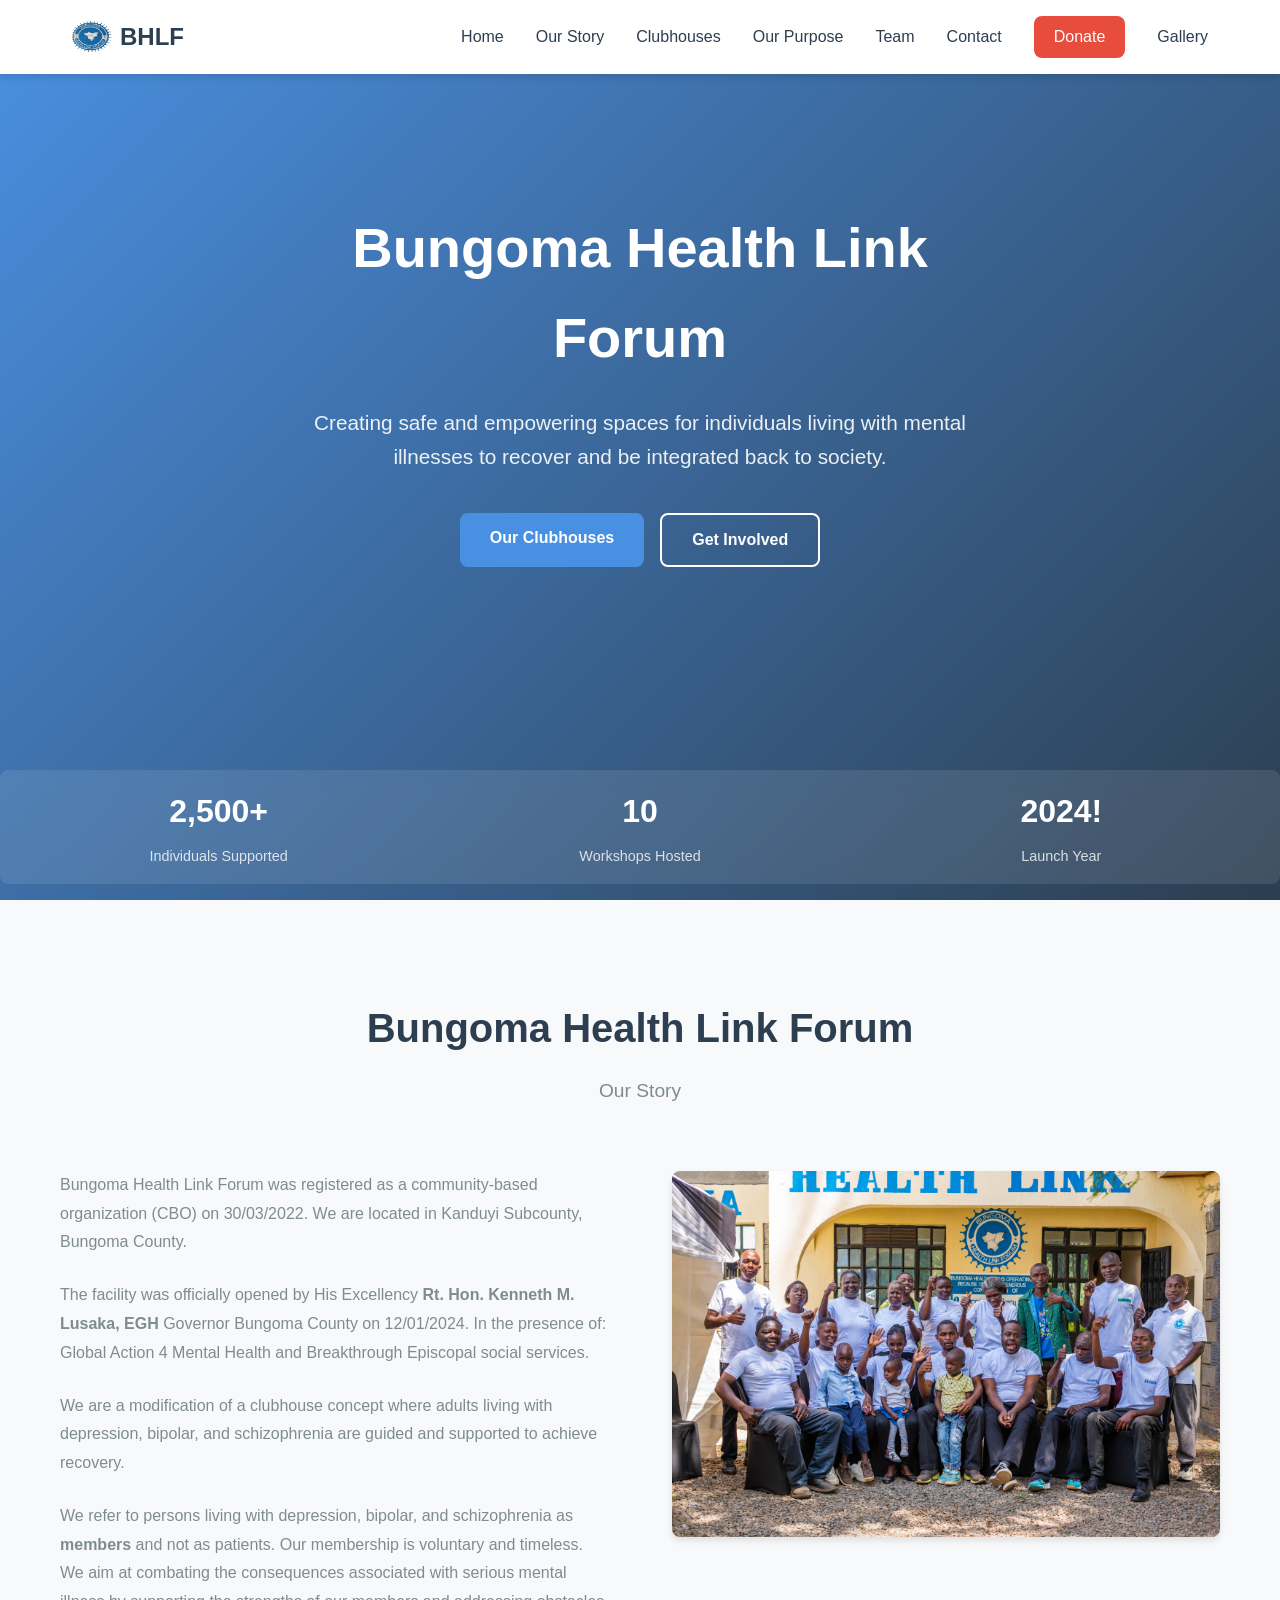
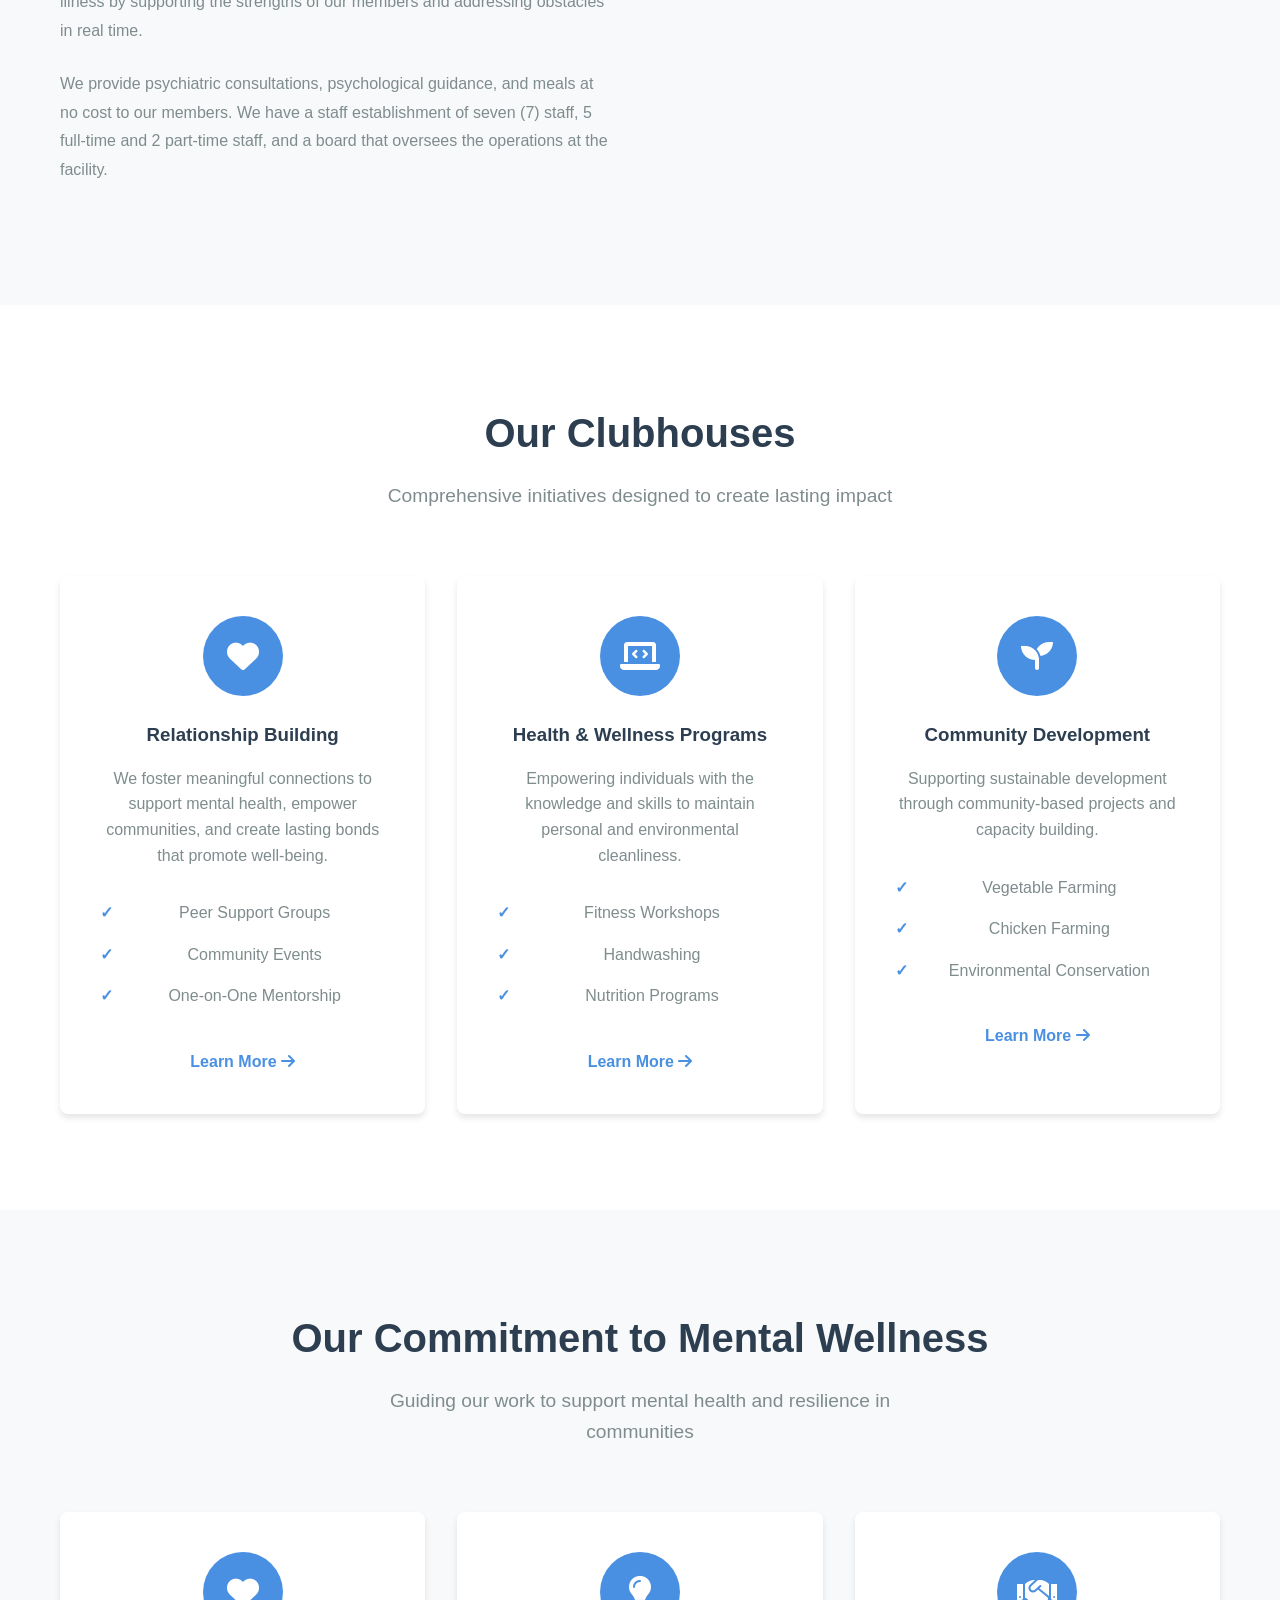
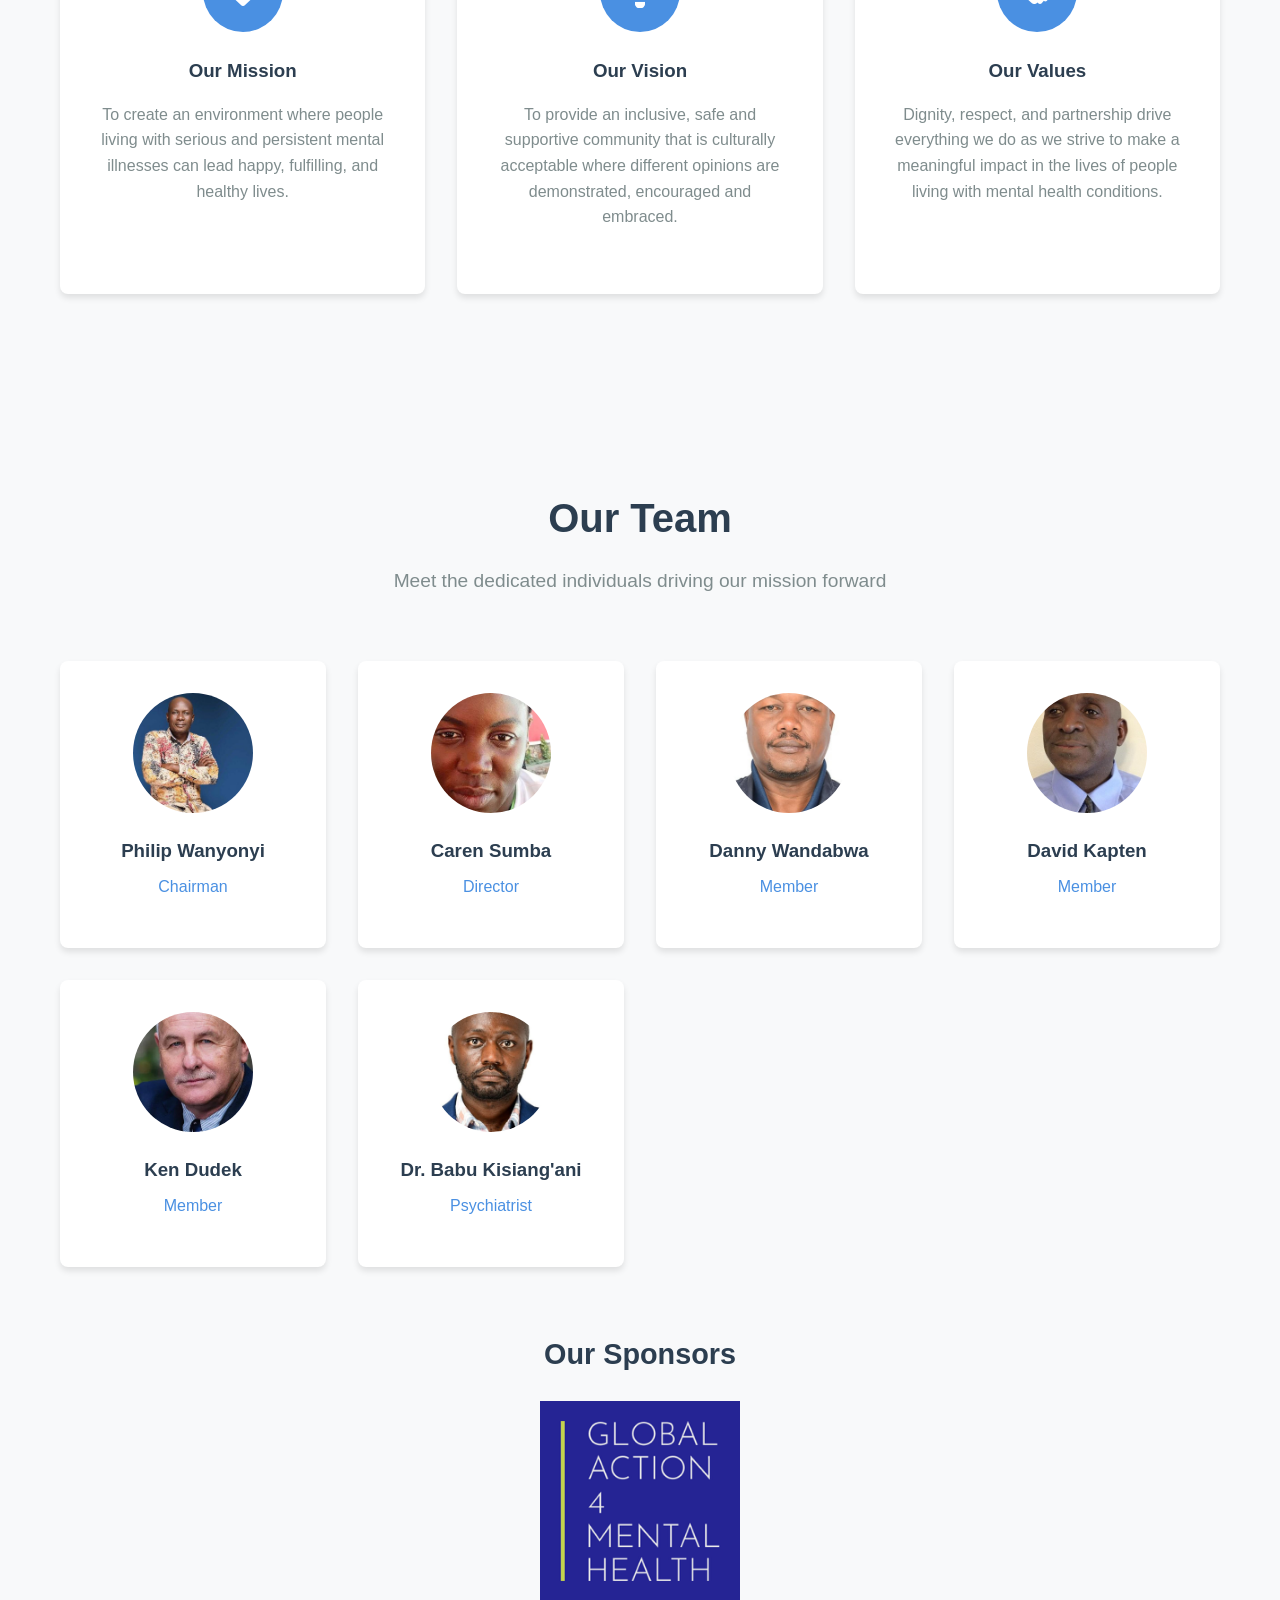
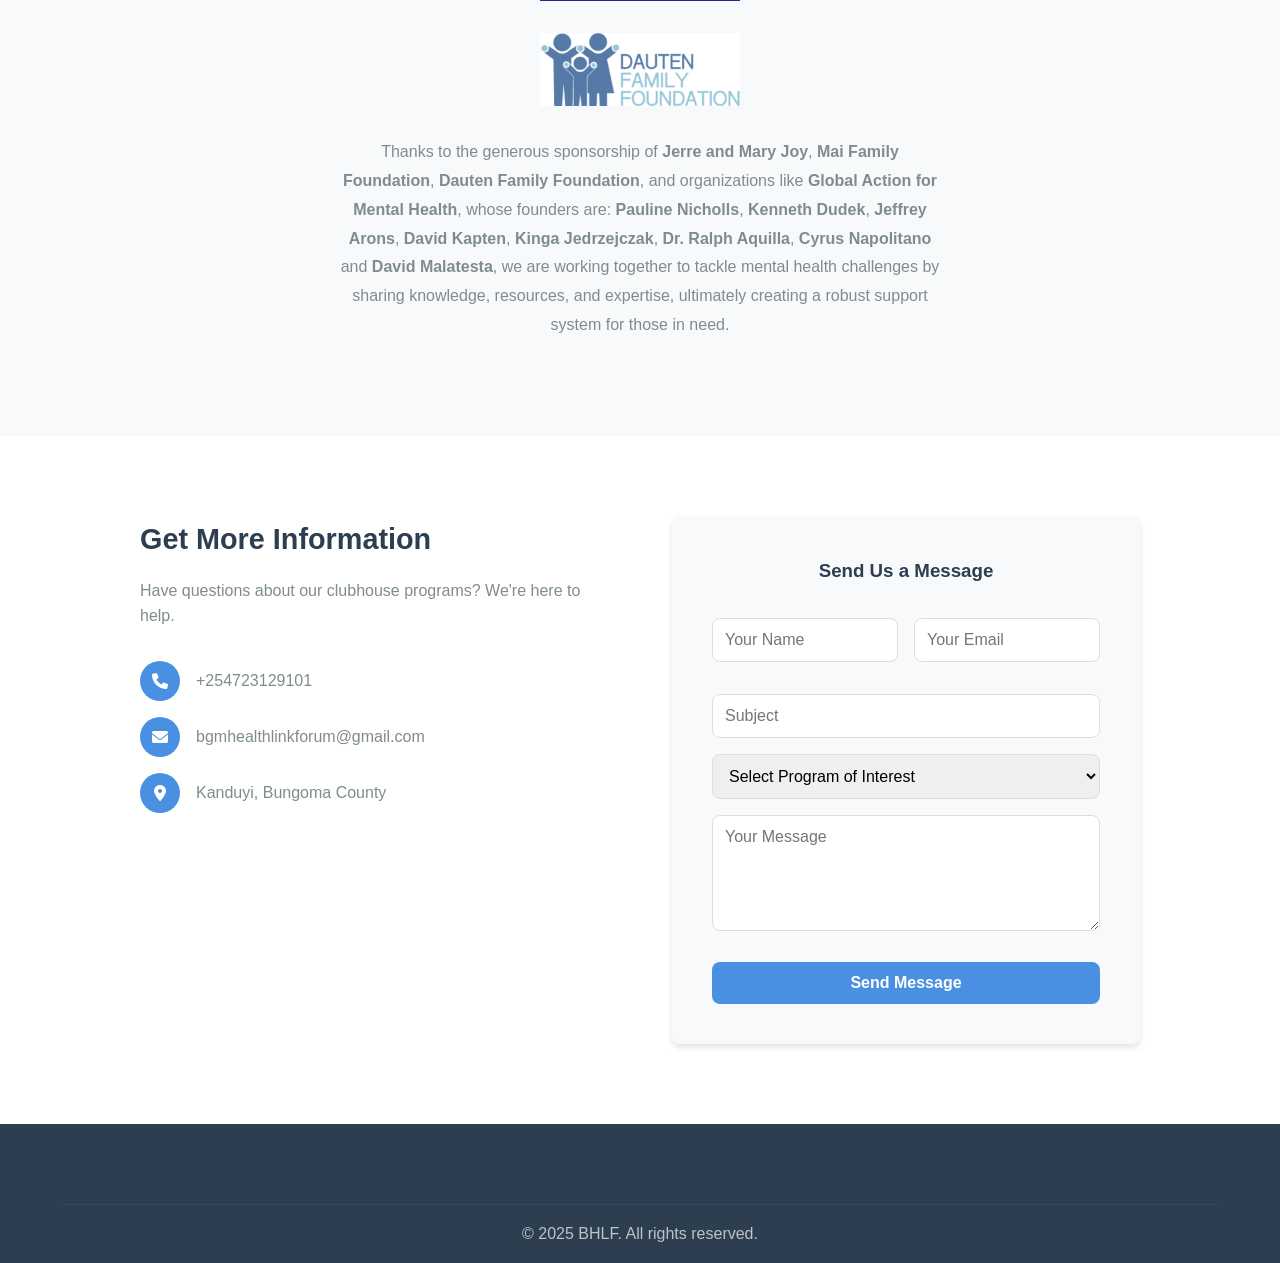
==== commit b4d22b7a: "Contact page updated" ====
--- a/index.html
+++ b/index.html
@@ -24,8 +24,8 @@
                 <a href="#home" class="nav-link">Home</a>
                 <a href="#about" class="nav-link">Our Story</a>
                 <a href="#programs" class="nav-link">Clubhouses</a>
+                <a href="#impact" class="nav-link">Our Purpose</a>
                 <a href="#team" class="nav-link">Team</a>
-                <a href="#impact" class="nav-link">Our Purpose</a>
                 <a href="#contact" class="nav-link">Contact</a>
                 <a href="/donation.html" class="nav-link donate-btn">Donate</a>
                 <a href="/gallery.html" class="nav-link">Gallery</a>
@@ -56,7 +56,7 @@
                 <p>Individuals Supported</p>
             </div>
             <div class="stat-item">
-                <h3>10+</h3>
+                <h3>10</h3>
                 <p>Workshops Hosted</p>
             </div>
             <div class="stat-item">
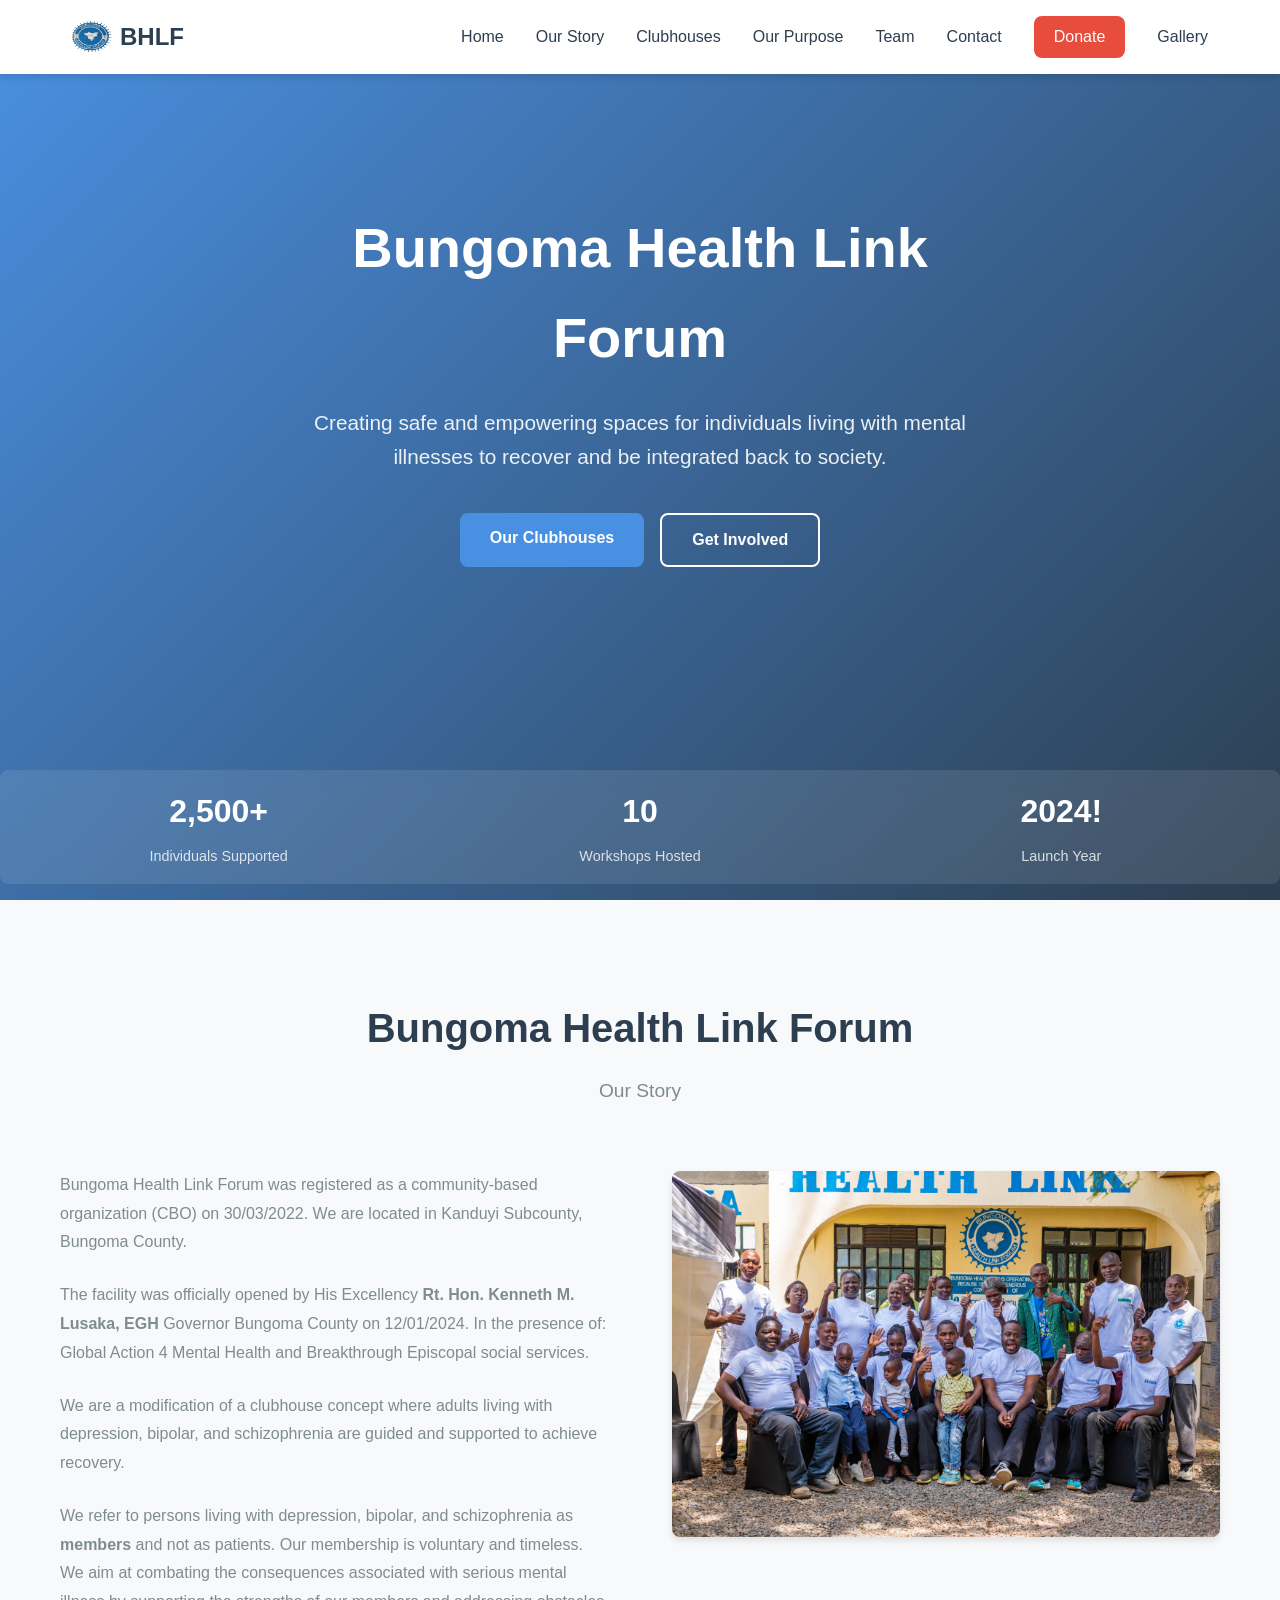
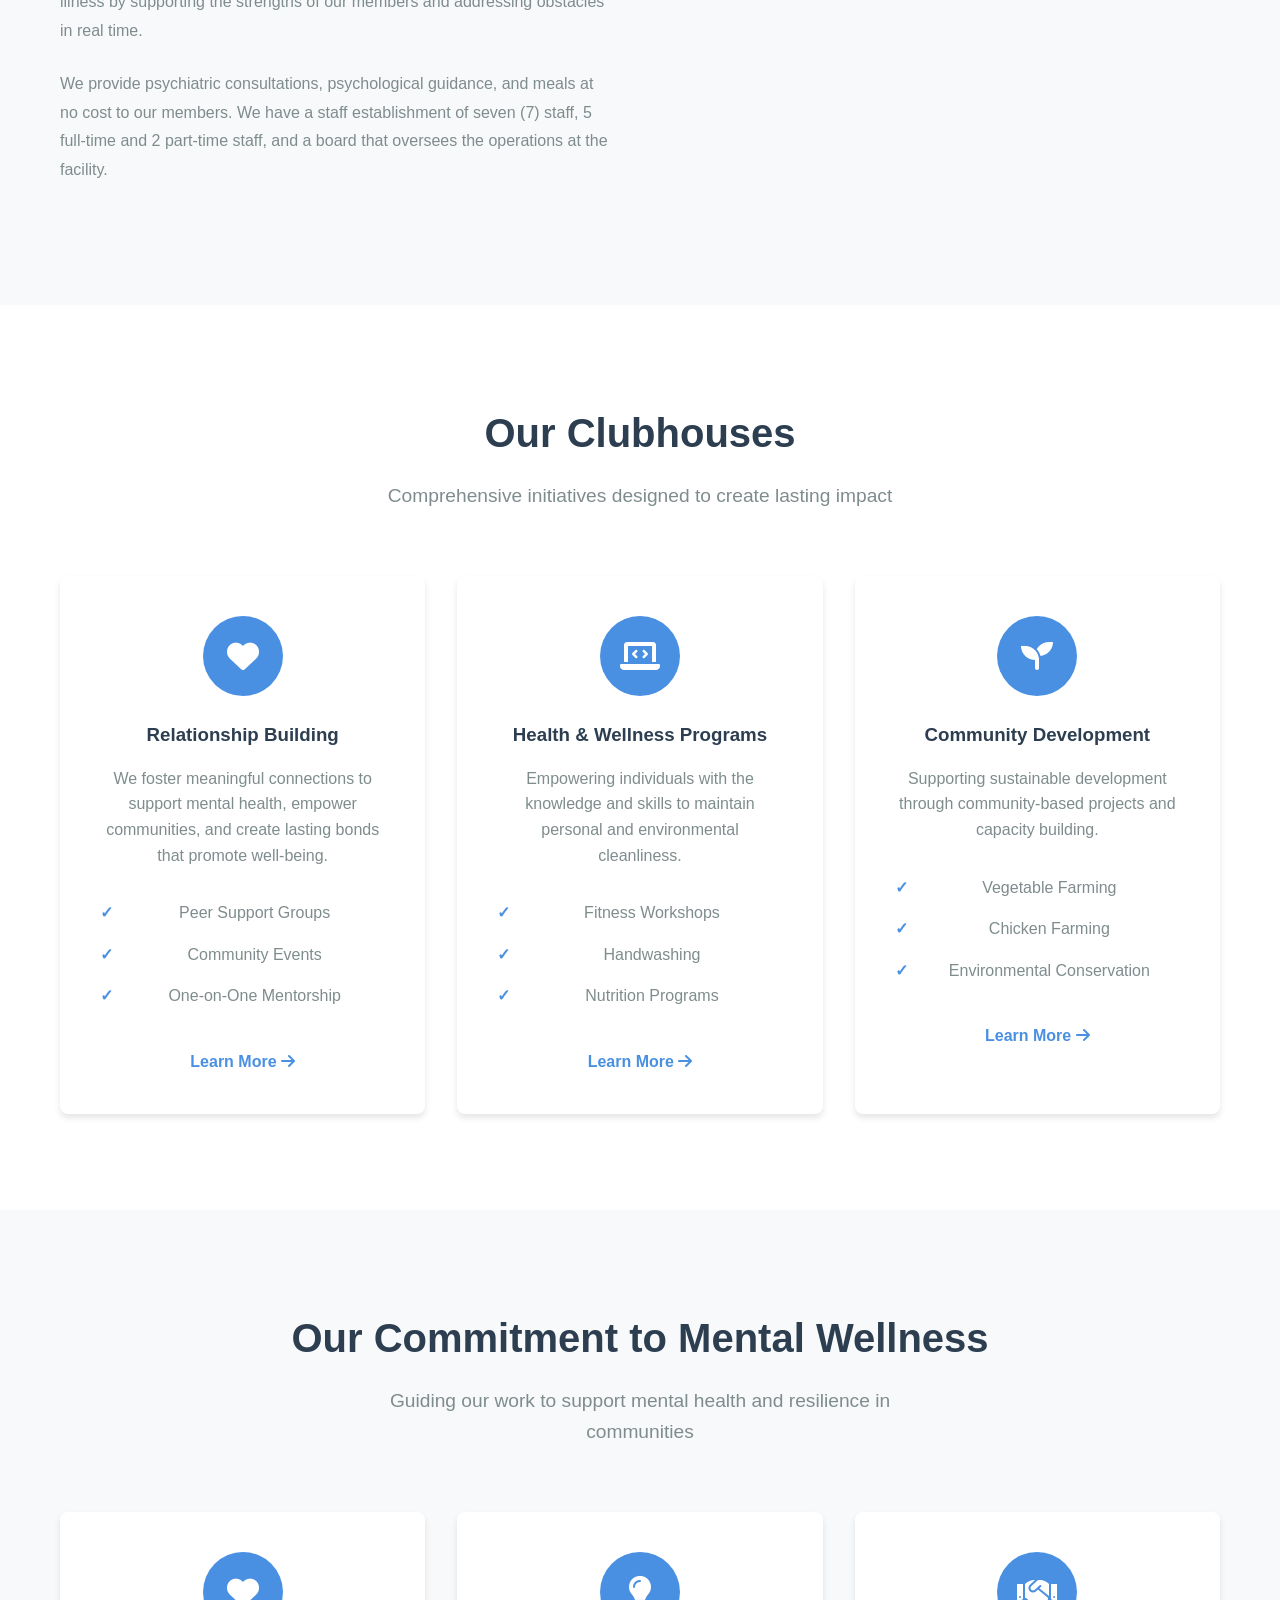
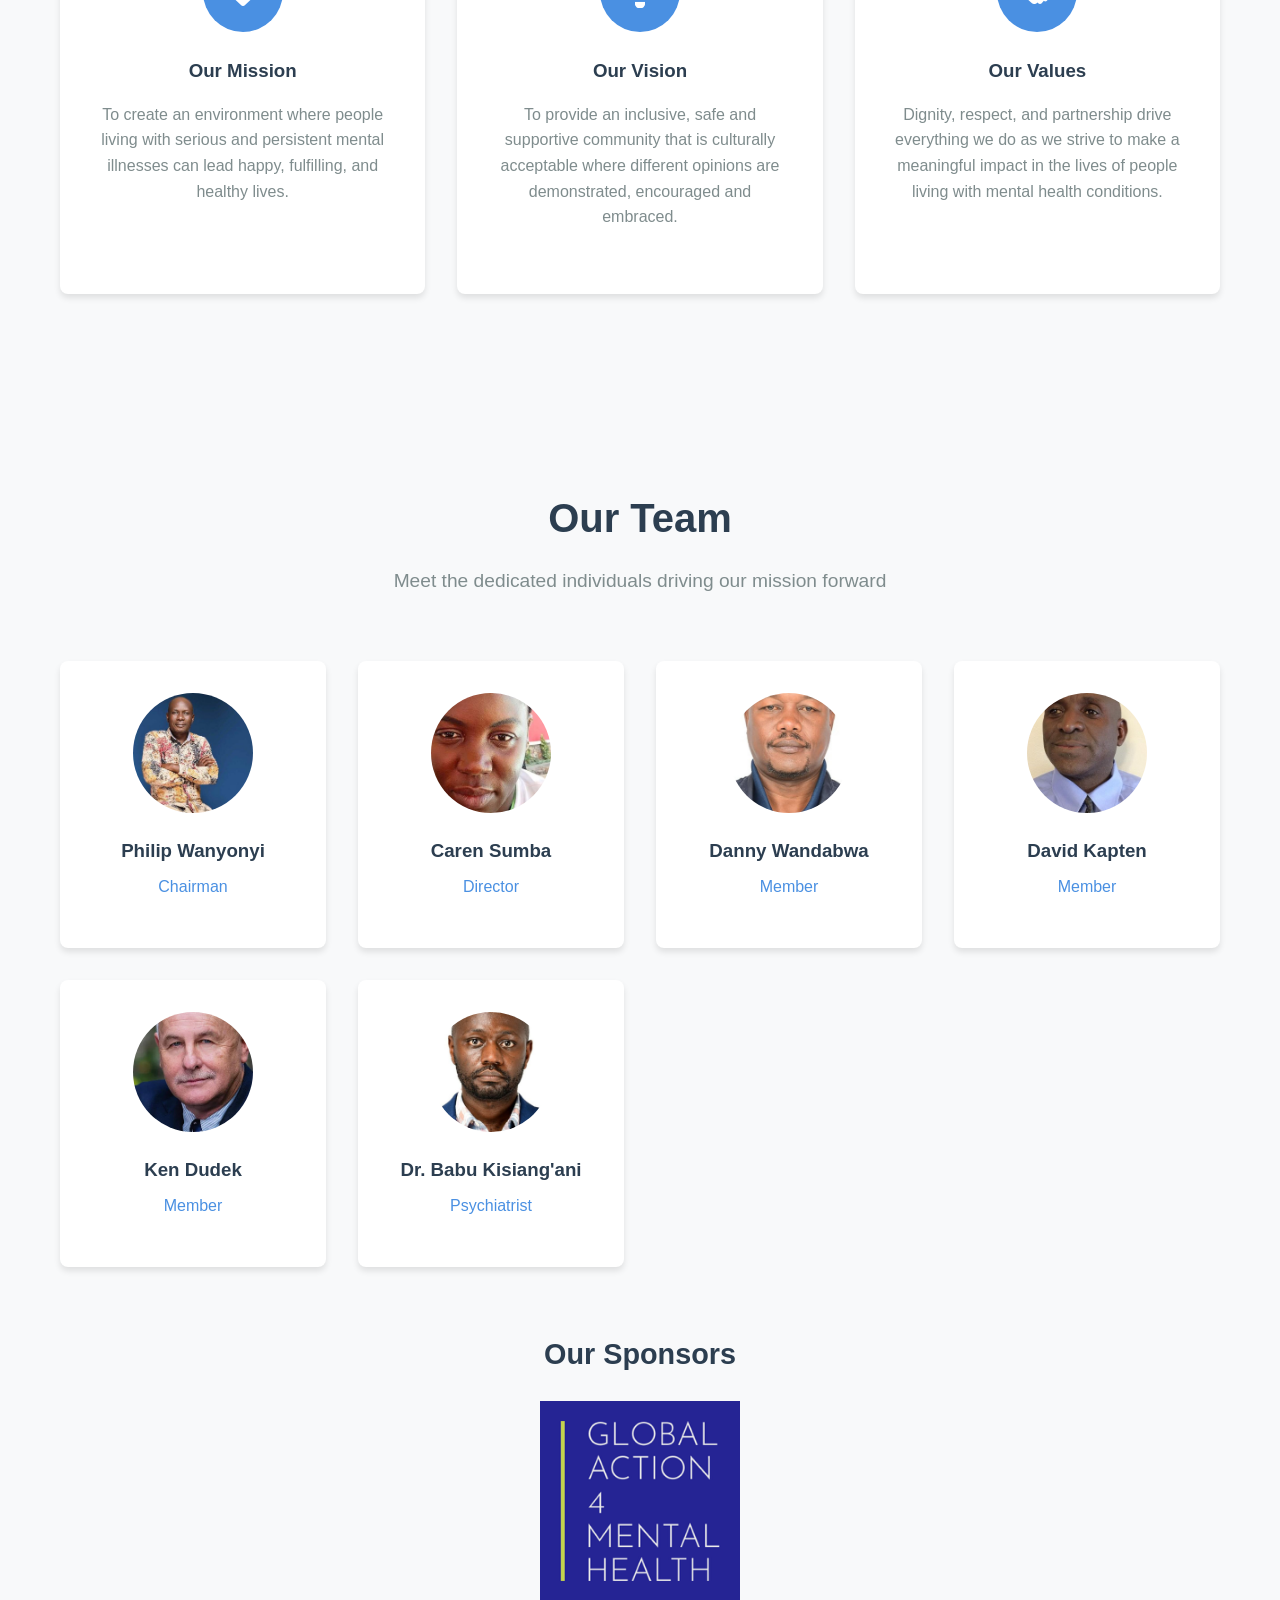
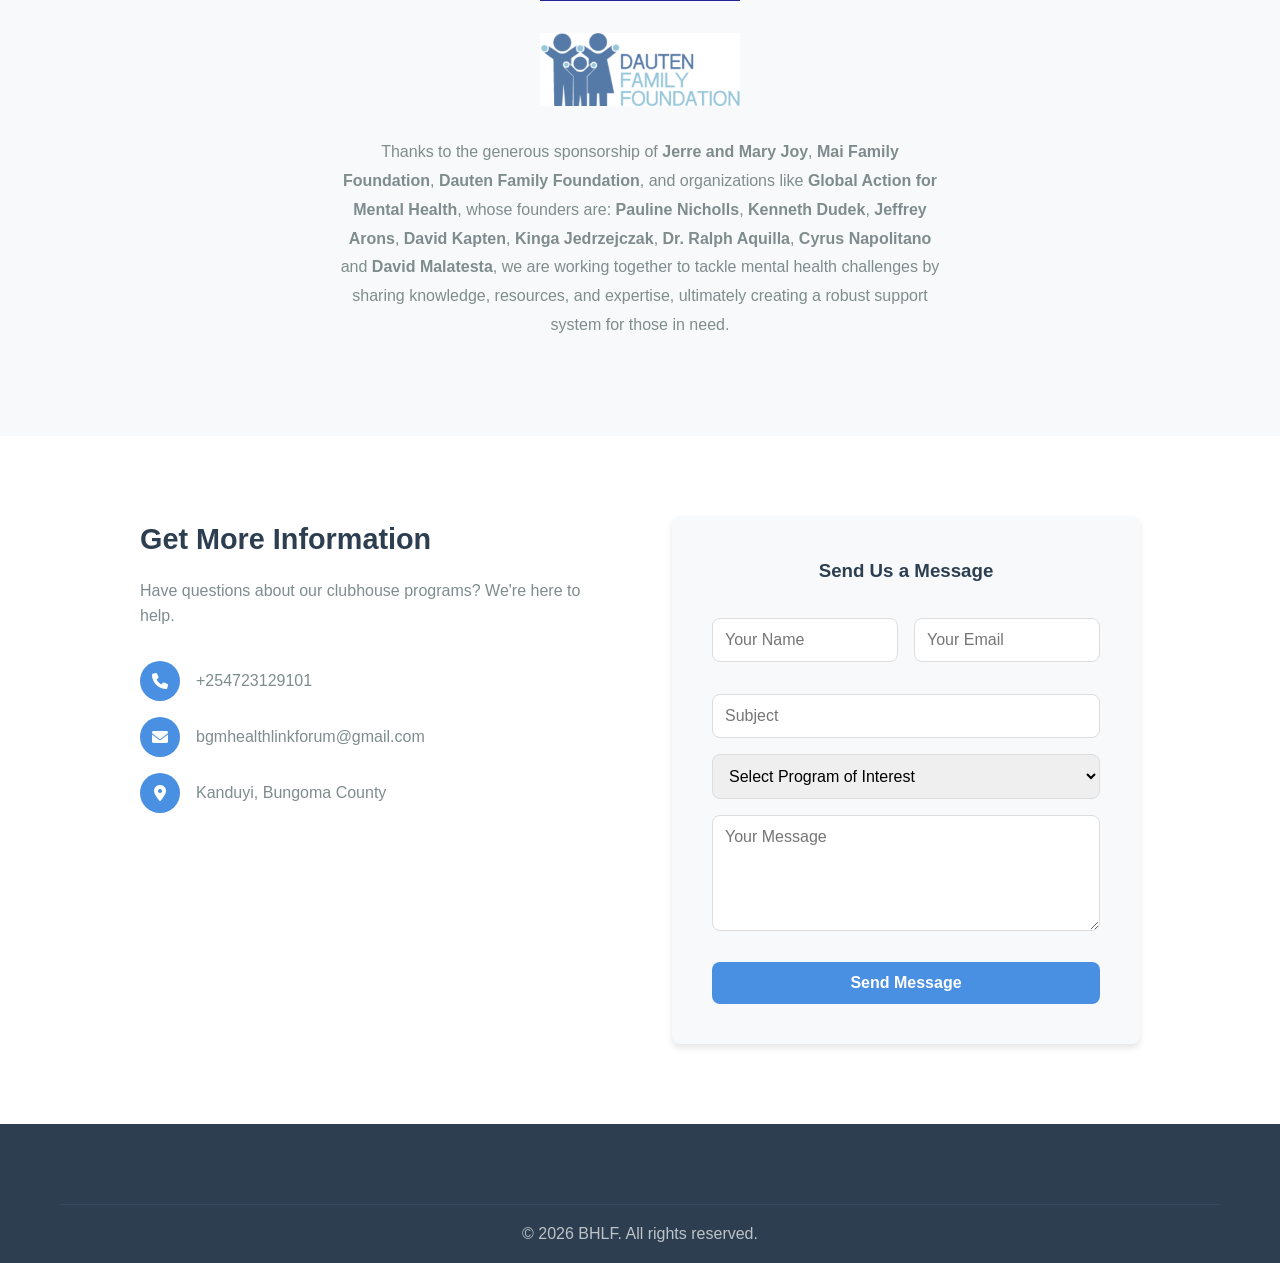
==== commit c63553b6: "Update copyright year to 2026" ====
--- a/index.html
+++ b/index.html
@@ -1,10 +1,130 @@
 <!DOCTYPE html>
 <html lang="en">
-
 <head>
     <meta charset="UTF-8">
     <meta name="viewport" content="width=device-width, initial-scale=1.0">
-    <title>Home - BHLF</title>
+    <title>Bungoma Health Link Forum - Mental Health Support & Recovery Services in Bungoma County</title>
+    <meta name="description" content="Bungoma Health Link Forum provides mental health support, recovery services, and clubhouse programs for individuals with depression, bipolar, and schizophrenia in Bungoma County, Kenya. Free psychiatric consultations and community support.">
+    <meta name="keywords" content="Bungoma health, bungoma health link forum, mental health Bungoma, depression support Bungoma, bipolar support Kenya, schizophrenia treatment, mental health forum, Bungoma County healthcare, psychiatric services Bungoma, mental health recovery, clubhouse model Kenya">
+    <meta name="author" content="Bungoma Health Link Forum">
+    
+    
+    <!-- Open Graph / Facebook -->
+    <meta property="og:type" content="website">
+    <meta property="og:url" content="https://www.bungomahealthlinkforum.org/">
+    <meta property="og:title" content="Bungoma Health Link Forum - Mental Health Support in Bungoma County">
+    <meta property="og:description" content="Creating safe and empowering spaces for individuals living with mental illnesses to recover and be integrated back to society in Bungoma County, Kenya.">
+    <meta property="og:image" content="https://www.bungomahealthlinkforum.org/images/aboutus.jpg">
+    <meta property="og:site_name" content="Bungoma Health Link Forum">
+    <meta property="og:locale" content="en_KE">
+    
+    <!-- Twitter -->
+    <meta property="twitter:card" content="summary_large_image">
+    <meta property="twitter:url" content="https://www.bungomahealthlinkforum.org/">
+    <meta property="twitter:title" content="Bungoma Health Link Forum - Mental Health Support">
+    <meta property="twitter:description" content="Mental health support and recovery services in Bungoma County. Free psychiatric consultations and community programs.">
+    <meta property="twitter:image" content="https://www.bungomahealthlinkforum.org/images/aboutus.jpg">
+    
+    <!-- Canonical and Alternate URLs -->
+    <link rel="canonical" href="https://www.bungomahealthlinkforum.org/">
+    <link rel="alternate" hreflang="en-ke" href="https://www.bungomahealthlinkforum.org/">
+    <link rel="alternate" hreflang="sw-ke" href="https://www.bungomahealthlinkforum.org/sw/">
+    
+    <!-- Favicon and App Icons -->
+    <link rel="icon" type="image/png" sizes="32x32" href="images/bungomalogo-removebg-preview.png">
+    <link rel="icon" type="image/png" sizes="16x16" href="images/bungomalogo-removebg-preview.png">
+    <link rel="apple-touch-icon" sizes="180x180" href="images/bungomalogo-removebg-preview.png">
+    <link rel="manifest" href="/site.webmanifest">
+    
+    <!-- Structured Data (JSON-LD) -->
+    <script type="application/ld+json">
+    {
+        "@context": "https://schema.org",
+        "@type": "NonProfitOrganization",
+        "name": "Bungoma Health Link Forum",
+        "alternateName": "BHLF",
+        "url": "https://www.bungomahealthlinkforum.org",
+        "logo": "https://www.bungomahealthlinkforum.org/images/bungomalogo-removebg-preview.png",
+        "description": "Creating safe and empowering spaces for individuals living with mental illnesses to recover and be integrated back to society in Bungoma County, Kenya.",
+        "foundingDate": "2022-03-30",
+        "address": {
+            "@type": "PostalAddress",
+            "addressLocality": "Kanduyi",
+            "addressRegion": "Bungoma County",
+            "addressCountry": "Kenya"
+        },
+        "contactPoint": {
+            "@type": "ContactPoint",
+            "telephone": "+254723129101",
+            "email": "bgmhealthlinkforum@gmail.com",
+            "contactType": "customer service",
+            "availableLanguage": ["English", "Swahili"]
+        },
+        "sameAs": [
+            "https://www.facebook.com/bungomahealthlinkforum",
+            "https://www.twitter.com/bhlf_kenya"
+        ],
+        "serviceArea": {
+            "@type": "Place",
+            "name": "Bungoma County, Kenya"
+        },
+        "hasOfferCatalog": {
+            "@type": "OfferCatalog",
+            "name": "Mental Health Services",
+            "itemListElement": [
+                {
+                    "@type": "Offer",
+                    "itemOffered": {
+                        "@type": "Service",
+                        "name": "Psychiatric Consultations",
+                        "description": "Free psychiatric consultations for individuals with mental health conditions"
+                    },
+                    "price": "0",
+                    "priceCurrency": "KES"
+                },
+                {
+                    "@type": "Offer",
+                    "itemOffered": {
+                        "@type": "Service",
+                        "name": "Clubhouse Programs",
+                        "description": "Recovery-oriented programs for adults with depression, bipolar, and schizophrenia"
+                    },
+                    "price": "0",
+                    "priceCurrency": "KES"
+                }
+            ]
+        }
+    }
+    </script>
+    
+    <!-- Medical Organization Schema -->
+    <script type="application/ld+json">
+    {
+        "@context": "https://schema.org",
+        "@type": "MedicalOrganization",
+        "name": "Bungoma Health Link Forum",
+        "url": "https://www.bungomahealthlinkforum.org",
+        "logo": "https://www.bungomahealthlinkforum.org/images/bungomalogo-removebg-preview.png",
+        "address": {
+            "@type": "PostalAddress",
+            "addressLocality": "Kanduyi",
+            "addressRegion": "Bungoma County",
+            "addressCountry": "Kenya"
+        },
+        "telephone": "+254723129101",
+        "email": "bgmhealthlinkforum@gmail.com",
+        "medicalSpecialty": "Psychiatry",
+        "hasCredential": {
+            "@type": "EducationalOccupationalCredential",
+            "name": "Community-Based Organization Registration",
+            "issuer": {
+                "@type": "Organization",
+                "name": "Kenya Registrar of Societies"
+            }
+        }
+    }
+    </script>
+    
     <link rel="stylesheet" href="styles/main.css">
     <link rel="stylesheet" href="styles/components.css">
     <link rel="stylesheet" href="styles/responsive.css">
@@ -26,7 +146,7 @@
                 <a href="#programs" class="nav-link">Clubhouses</a>
                 <a href="#impact" class="nav-link">Our Purpose</a>
                 <a href="#team" class="nav-link">Team</a>
-                <a href="#contact" class="nav-link">Contact</a>
+                <a href="#contact-form" class="nav-link">Contact</a>
                 <a href="/donation.html" class="nav-link donate-btn">Donate</a>
                 <a href="/gallery.html" class="nav-link">Gallery</a>
             </div>
@@ -293,69 +413,15 @@
             </div>
         </div>
     </section>
-    <!-- <section id="contact" class="contact">
-        <div class="container">
-            <div class="section-header">
-                <h2 class="section-title">Get In Touch</h2>
-                <p class="section-subtitle">Join us in transforming African communities through mental health awareness
-                </p>
-            </div>
-            <div class="contact-content">
-                <form class="contact-form">
-                    <div class="form-group">
-                        <input type="text" placeholder="Your Name" required>
-                    </div>
-                    <div class="form-group">
-                        <input type="email" placeholder="Your Email" required>
-                    </div>
-                    <div class="form-group">
-                        <input type="text" placeholder="Subject" required>
-                    </div>
-                    <div class="form-group">
-                        <textarea placeholder="Your Message" rows="5" required></textarea>
-                    </div>
-                    <button type="submit" class="btn btn-primary">Send Message</button>
-                </form>
-            </div>
-        </div>
-    </section> -->
 
     <!-- Footer -->
     <footer class="footer">
         <div class="container">
             <div class="footer-content">
-                <!-- <div class="footer-section">
-                    <h4>BHLF</h4>
-                    <p>Facilitating safe spaces for individuals to share experiences and build trust.
-                    </p>
-                    <div class="social-links">
-                        <a href="https://www.facebook.com/people/Bungoma-Health-Link-Forum-CBO/61552079693194/?_rdr"><i
-                                class="fab fa-facebook"></i></a>
-                        <a href="http://www.youtube.com/@BUNGOMAHEALTHLINKFORUM"><i class="fab fa-youtube"></i></a>
-                        <a href="https://wa.me/254723129101"><i class="fab fa-whatsapp"></i></a>
-                    </div>
-                </div> -->
-                <!-- <div class="footer-section">
-                    <h4>Quick Links</h4>
-                    <ul>
-                        <li><a href="#about">About Us</a></li>
-                        <li><a href="#programs">Clubhouses</a></li>
-                        <li><a href="#team">Team</a></li>
-                        <li><a href="#impact">Our Impact</a></li>
-                        <li><a href="#contact">Contact</a></li>
-                    </ul>
-                </div> -->
-                <!-- <div class="footer-section">
-                    <h4>Get Involved</h4>
-                    <ul>
-                        <li><a href="#contact">Volunteer</a></li>
-                        <li><a href="/donation.html">Donate</a></li>
-                        <li><a href="#contact">Partner With Us</a></li>
-                    </ul>
-                </div> -->
+              
             </div>
             <div class="footer-bottom">                   
-                <p>© 2025 BHLF. All rights reserved.</p>
+                <p>© 2026 BHLF. All rights reserved.</p>
             </div>
         </div>
     </footer>
@@ -1016,60 +1082,7 @@
             font-size: 0.9rem;
         }
 
-        /* Contact Section */
-        /* .contact {
-            padding: 6rem 0;
-        }
-
-        .contact-content {
-            display: grid;
-            grid-template-columns: 1fr 1fr;
-            gap: 4rem;
-        }
-
-        .contact-item {
-            display: flex;
-            align-items: flex-start;
-            gap: 1rem;
-            margin-bottom: 2rem;
-        }
-
-        .contact-item i {
-            font-size: 1.5rem;
-            color: var(--primary-color);
-            margin-top: 0.25rem;
-        }
-
-        .contact-item h4 {
-            margin-bottom: 0.5rem;
-            color: var(--secondary-color);
-        }
-
-        .contact-item p {
-            color: var(--text-light);
-        }
-
-        .contact-form {
-            display: flex;
-            flex-direction: column;
-            gap: 1.5rem;
-        }
-
-        .form-group input,
-        .form-group textarea {
-            width: 100%;
-            padding: 1rem;
-            border: 2px solid #e1e8ed;
-            border-radius: var(--border-radius);
-            font-size: 1rem;
-            transition: var(--transition);
-        }
-
-        .form-group input:focus,
-        .form-group textarea:focus {
-            outline: none;
-            border-color: var(--primary-color);
-        } */
+       
  /* Contact Section */
         .contact-section {
             padding: 80px 0;
